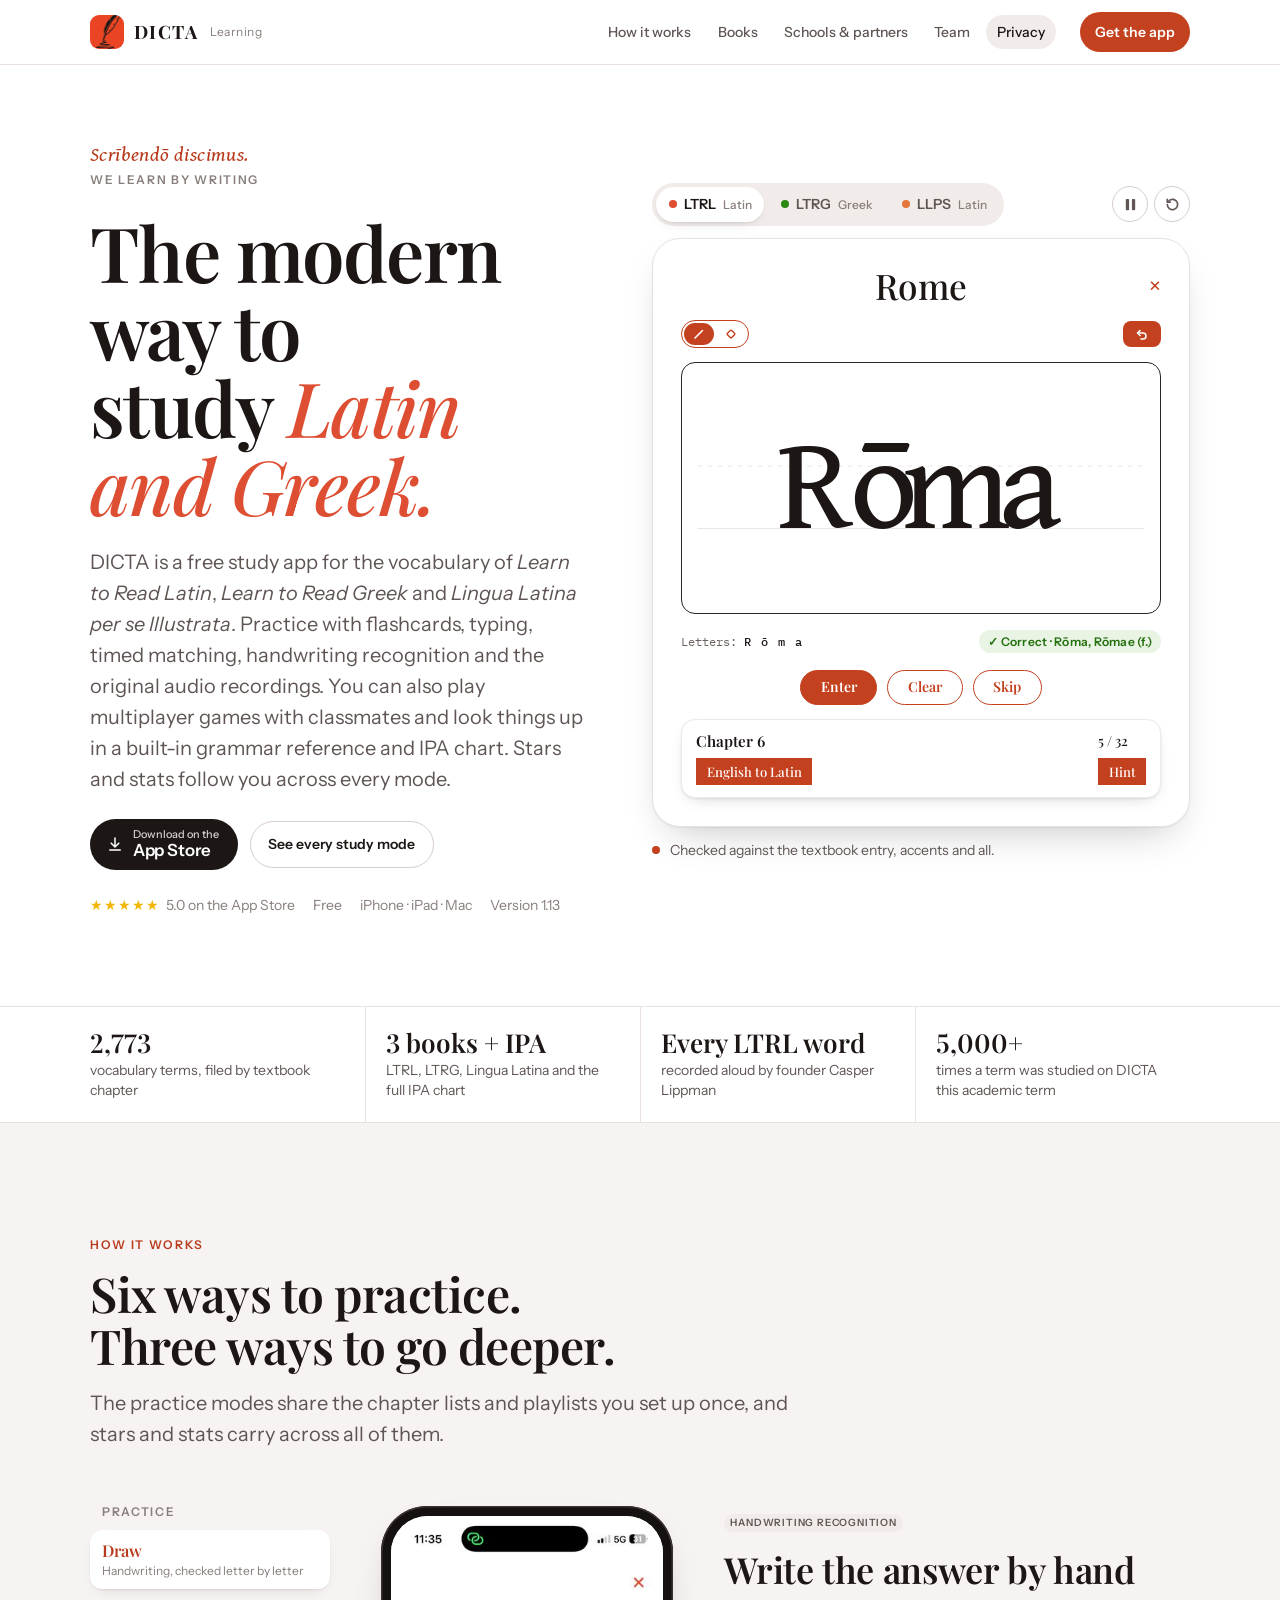
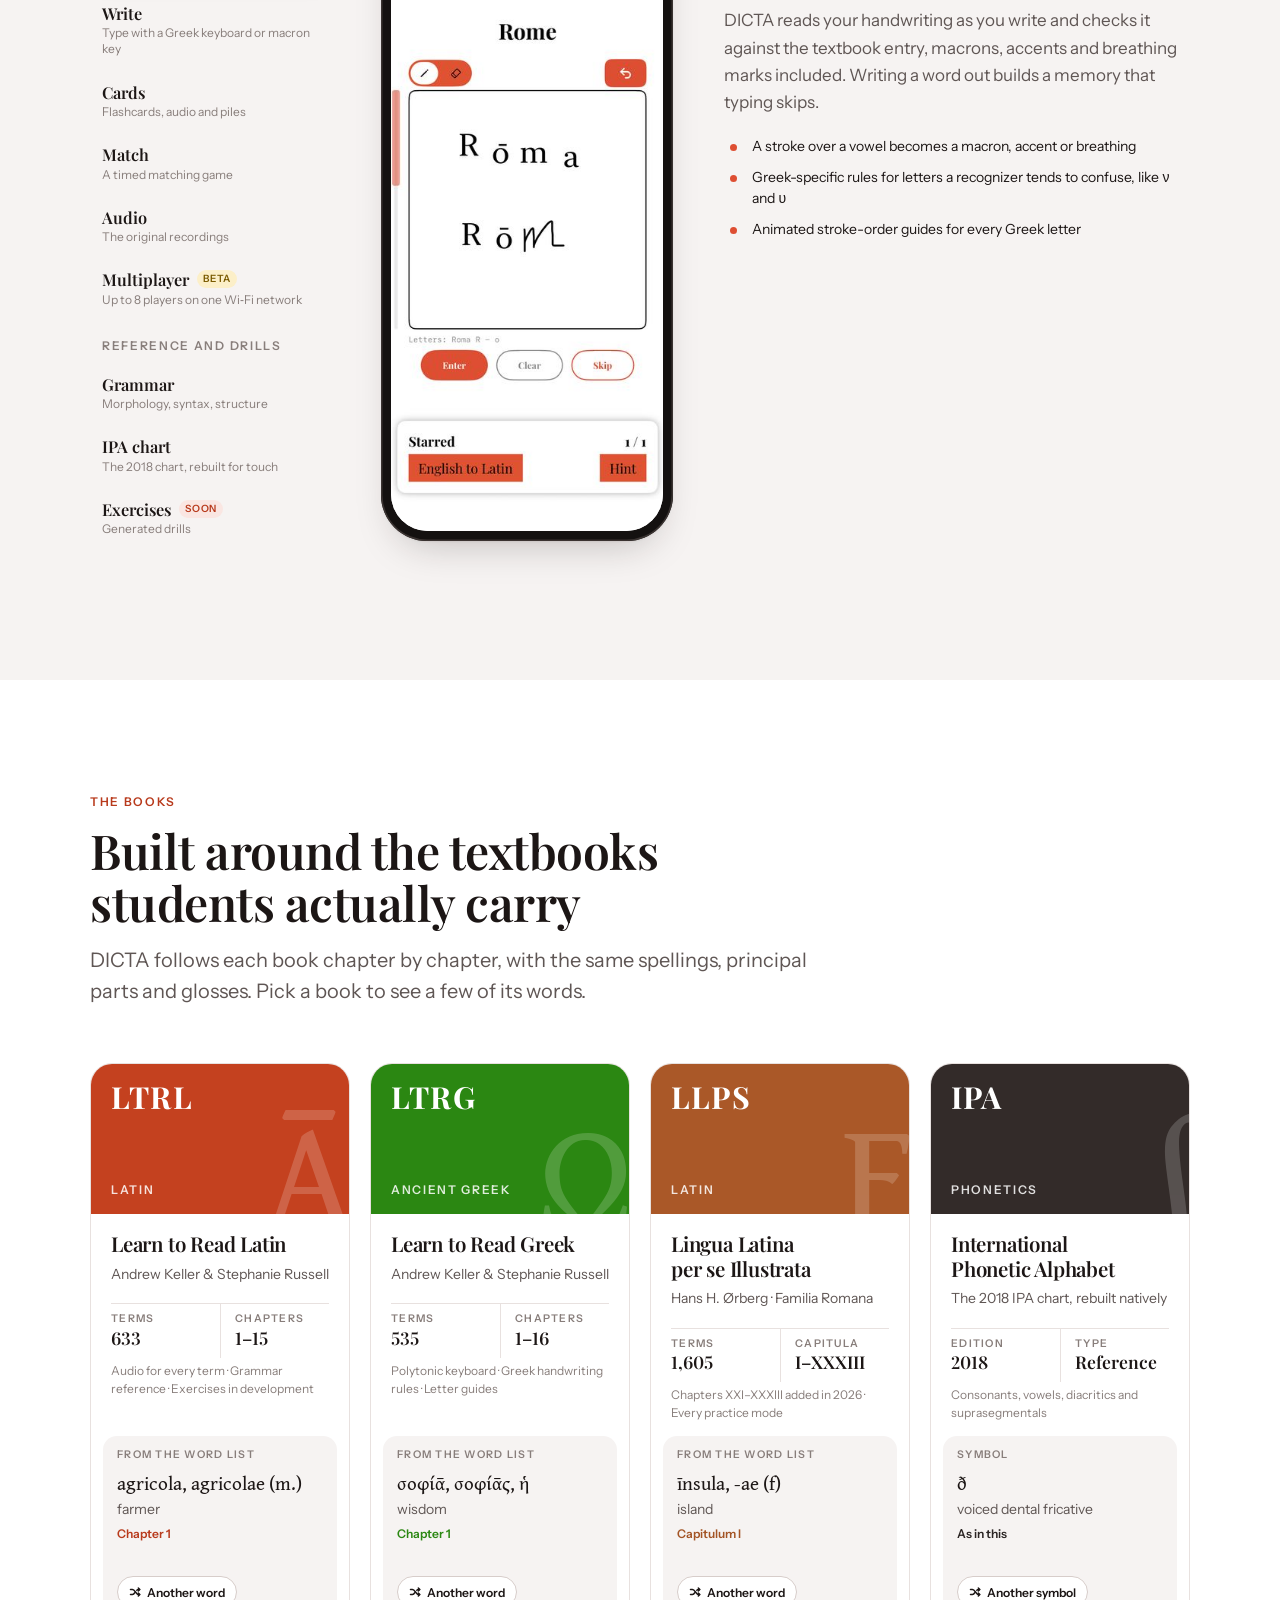
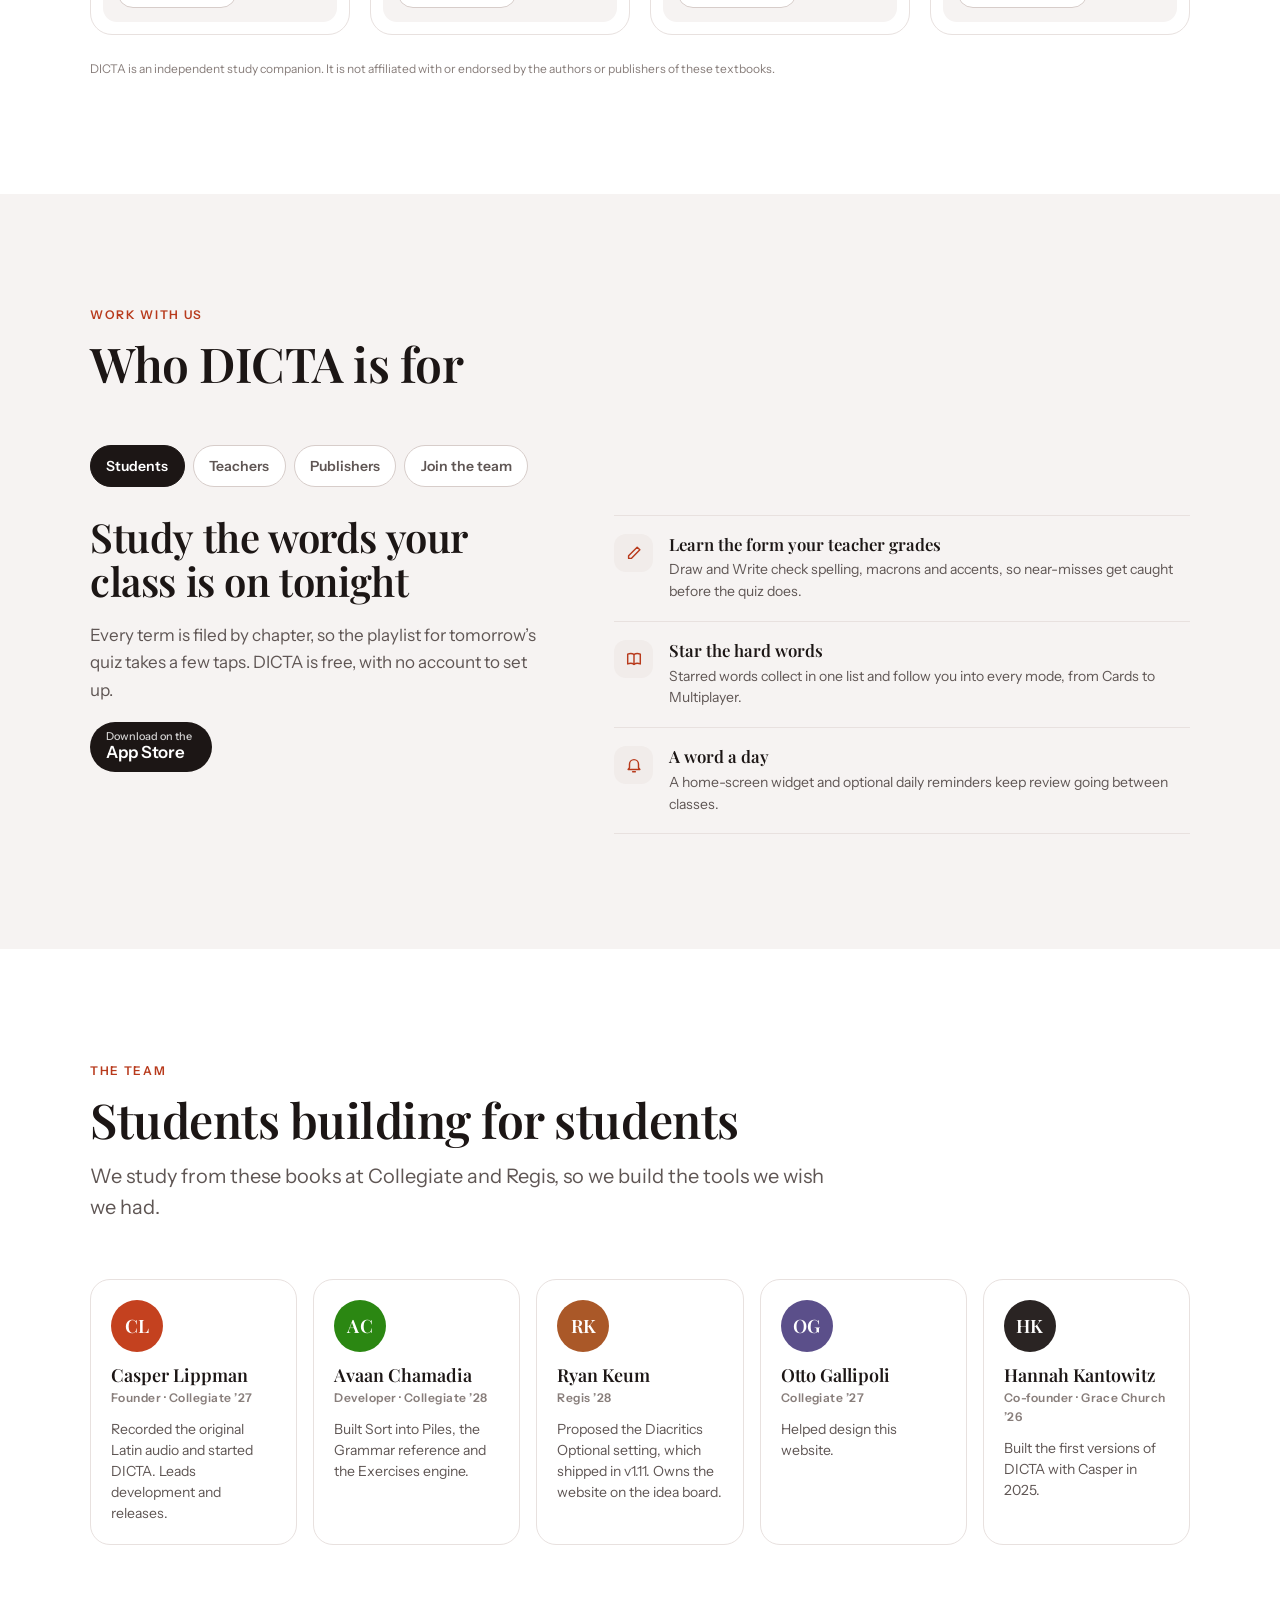
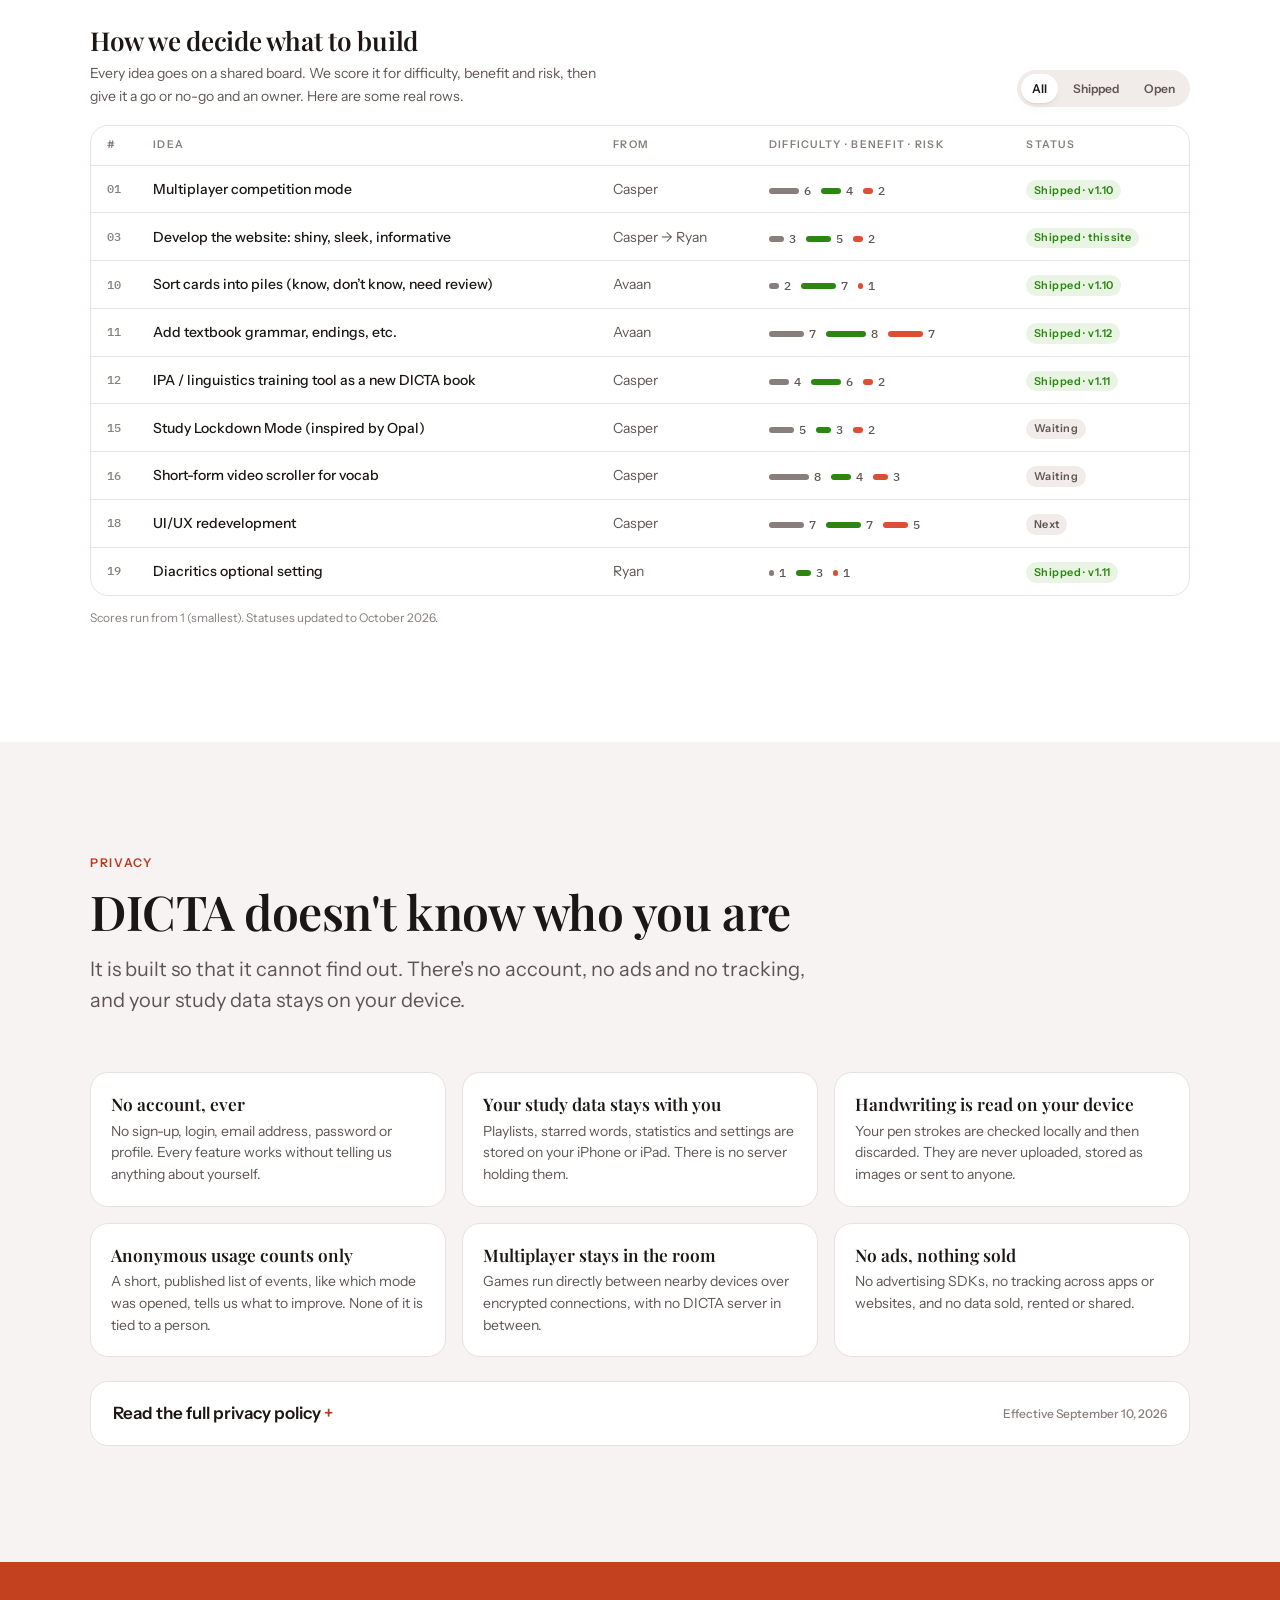
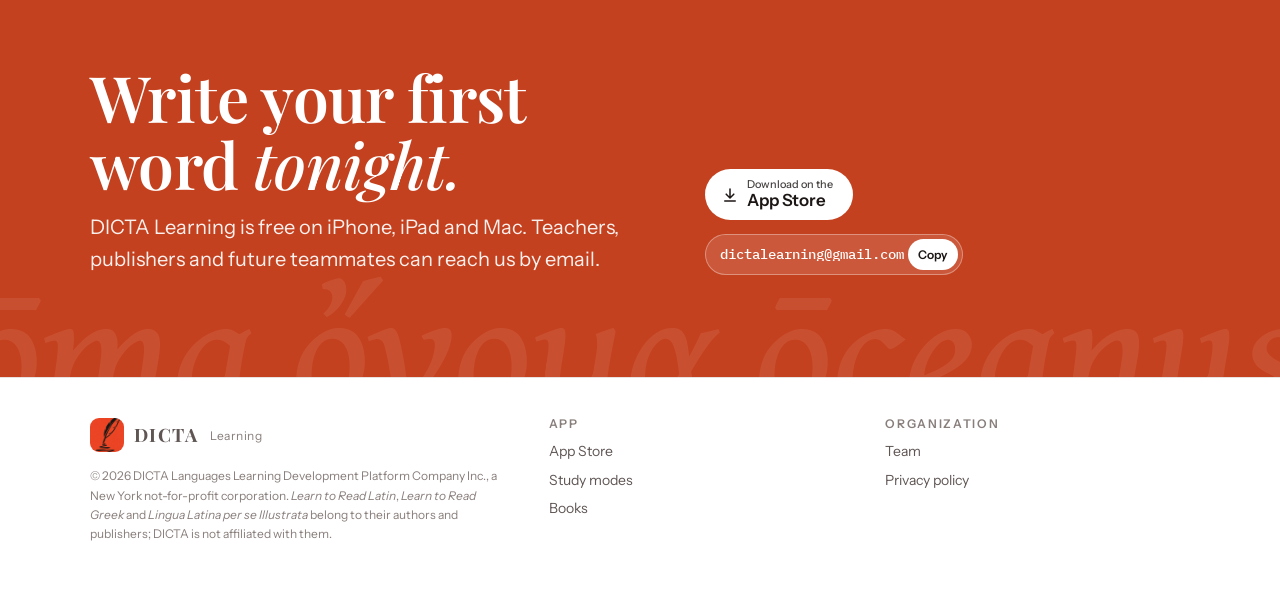
==== index.html @ e82378f4 "Launch the new DICTA Learning website Replaces the Squarespace site with a static page: a Draw-mode " ====
<!doctype html>
<html lang="en">
<head>
<meta charset="utf-8">
<meta name="viewport" content="width=device-width, initial-scale=1">
<title>DICTA Learning: the modern way to study Latin and Greek</title>
<meta name="description" content="DICTA is a free iPhone, iPad and Mac app for the vocabulary of Learn to Read Latin, Learn to Read Greek and Lingua Latina: flashcards, typing, matching, handwriting recognition, audio and multiplayer.">
<link rel="canonical" href="https://www.dictalanguages.com/">
<meta name="theme-color" content="#c4411f">
<meta name="apple-itunes-app" content="app-id=6751761814">
<meta property="og:type" content="website">
<meta property="og:site_name" content="DICTA Learning">
<meta property="og:title" content="DICTA Learning: the modern way to study Latin and Greek">
<meta property="og:description" content="DICTA is a free iPhone, iPad and Mac app for the vocabulary of Learn to Read Latin, Learn to Read Greek and Lingua Latina: flashcards, typing, matching, handwriting recognition, audio and multiplayer.">
<meta property="og:url" content="https://www.dictalanguages.com/">
<meta property="og:image" content="https://www.dictalanguages.com/assets/og.png">
<meta property="og:image:width" content="1200">
<meta property="og:image:height" content="630">
<meta name="twitter:card" content="summary_large_image">
<link rel="icon" href="favicon.ico" sizes="any">
<link rel="icon" type="image/png" href="assets/favicon-32.png" sizes="32x32">
<link rel="apple-touch-icon" href="assets/apple-touch-icon.png">
<link rel="preconnect" href="https://fonts.googleapis.com">
<link rel="preconnect" href="https://fonts.gstatic.com" crossorigin>
<link rel="stylesheet" href="https://fonts.googleapis.com/css2?family=Gentium+Book+Plus:ital,wght@0,400;0,700;1,400&family=IBM+Plex+Mono:wght@400;500&family=Instrument+Sans:wght@400;500;600;700&family=Playfair+Display:ital,wght@0,400..900;1,400..900&display=swap">
<link rel="stylesheet" href="assets/site.css">
<script type="application/ld+json">{"@context": "https://schema.org", "@graph": [{"@type": "Organization", "@id": "https://www.dictalanguages.com/#org", "name": "DICTA Learning", "legalName": "DICTA Languages Learning Development Platform Company Inc.", "url": "https://www.dictalanguages.com/", "logo": "https://www.dictalanguages.com/assets/icon-512.png", "email": "dictalearning@gmail.com", "founder": {"@type": "Person", "name": "Casper Lippman"}}, {"@type": "WebSite", "@id": "https://www.dictalanguages.com/#website", "url": "https://www.dictalanguages.com/", "name": "DICTA Learning", "publisher": {"@id": "https://www.dictalanguages.com/#org"}}, {"@type": "MobileApplication", "name": "DICTA Learning", "operatingSystem": "iOS, iPadOS, macOS", "applicationCategory": "EducationalApplication", "description": "DICTA is a free iPhone, iPad and Mac app for the vocabulary of Learn to Read Latin, Learn to Read Greek and Lingua Latina: flashcards, typing, matching, handwriting recognition, audio and multiplayer.", "downloadUrl": "https://apps.apple.com/us/app/dicta-learning/id6751761814", "offers": {"@type": "Offer", "price": "0", "priceCurrency": "USD"}, "publisher": {"@id": "https://www.dictalanguages.com/#org"}}]}</script>
</head>
<body>
<div class="nav">
  <div class="wrap nav-in">
    <a class="brand" href="#top" aria-label="DICTA Learning home">
      <img src="assets/icon.jpg" alt="" width="34" height="34">
      <b>DICTA</b><span>Learning</span>
    </a>
    <nav class="nav-links" aria-label="Sections">
      <a href="#modes">How it works</a>
      <a href="#books">Books</a>
      <a href="#for">Schools &amp; partners</a>
      <a href="#team">Team</a>
      <a href="#privacy">Privacy</a>
    </nav>
    <a class="btn btn-red" href="https://apps.apple.com/us/app/dicta-learning/id6751761814" target="_blank" rel="noopener">Get the app</a>
  </div>
</div>

<main id="top">
  <!-- ======== HERO ======== -->
  <section class="hero">
    <div class="wrap hero-grid">
      <div class="hero-copy">
        <div class="motto"><span class="la" lang="la">Scrībendō discimus.</span><span class="en">We learn by writing</span></div>
        <h1>The modern way to study <em>Latin and Greek.</em></h1>
        <p class="lede">DICTA is a free study app for the vocabulary of <em>Learn to Read Latin</em>, <em>Learn to Read Greek</em> and <em>Lingua Latina per se Illustrata</em>. Practice with flashcards, typing, timed matching, handwriting recognition and the original audio recordings. You can also play multiplayer games with classmates and look things up in a built-in grammar reference and IPA chart. Stars and stats follow you across every mode.</p>
        <div class="cta-row">
          <a class="btn btn-store" href="https://apps.apple.com/us/app/dicta-learning/id6751761814" target="_blank" rel="noopener">
            <svg width="18" height="18" viewBox="0 0 24 24" fill="currentColor" aria-hidden="true"><path d="M12 3a1 1 0 0 1 1 1v9.6l3.3-3.3a1 1 0 1 1 1.4 1.4l-5 5a1 1 0 0 1-1.4 0l-5-5a1 1 0 1 1 1.4-1.4l3.3 3.3V4a1 1 0 0 1 1-1zM5 19h14a1 1 0 1 1 0 2H5a1 1 0 1 1 0-2z"/></svg>
            <span><span class="s1">Download on the</span><span class="s2">App Store</span></span>
          </a>
          <a class="btn btn-ghost" href="#modes">See every study mode</a>
        </div>
        <div class="meta">
          <span><span class="stars" aria-hidden="true">★★★★★</span> 5.0 on the App Store</span>
          <span>Free</span>
          <span>iPhone · iPad · Mac</span>
          <span>Version 1.13</span>
        </div>
      </div>

      <figure class="demo" id="demo" data-book="ltrl">
        <div class="demo-bar">
          <div class="booktabs" role="group" aria-label="Textbook shown in the replay">
            <button data-book="ltrl" aria-pressed="true" style="--c:#de4e32"><i></i>LTRL <small>Latin</small></button>
            <button data-book="ltrg" aria-pressed="false" style="--c:#2b8712"><i></i>LTRG <small>Greek</small></button>
            <button data-book="llps" aria-pressed="false" style="--c:#e3773a"><i></i>LLPS <small>Latin</small></button>
          </div>
          <div class="demo-ctl">
            <button class="icon-btn" id="demoPause" aria-label="Pause replay" title="Pause">
              <svg viewBox="0 0 16 16" fill="currentColor" aria-hidden="true" class="i-pause"><rect x="3" y="2" width="3.5" height="12" rx="1"/><rect x="9.5" y="2" width="3.5" height="12" rx="1"/></svg>
              <svg viewBox="0 0 16 16" fill="currentColor" aria-hidden="true" class="i-play" hidden><path d="M4 2.5v11a.8.8 0 0 0 1.2.7l9-5.5a.8.8 0 0 0 0-1.4l-9-5.5A.8.8 0 0 0 4 2.5z"/></svg>
            </button>
            <button class="icon-btn" id="demoReplay" aria-label="Replay from the start" title="Replay">
              <svg viewBox="0 0 16 16" fill="none" stroke="currentColor" stroke-width="1.8" stroke-linecap="round" stroke-linejoin="round" aria-hidden="true"><path d="M2.5 8a5.5 5.5 0 1 0 1.7-4"/><path d="M2.5 2.5v3h3"/></svg>
            </button>
          </div>
        </div>
        <div class="sheet">
          <div class="sheet-top"><span></span><div class="prompt" id="dPrompt">Rome</div><span class="x" aria-hidden="true">×</span></div>
          <div class="tools" aria-hidden="true">
            <span class="pentool">
              <span><svg viewBox="0 0 12 12" fill="none" stroke="currentColor" stroke-width="1.6" stroke-linecap="round"><path d="M2 10 9.5 2.5"/></svg></span>
              <span><svg viewBox="0 0 12 12" fill="none" stroke="currentColor" stroke-width="1.4"><rect x="3" y="3" width="6" height="6" rx="1" transform="rotate(45 6 6)"/></svg></span>
            </span>
            <span class="undo"><svg viewBox="0 0 12 12" fill="none" stroke="currentColor" stroke-width="1.6" stroke-linecap="round" stroke-linejoin="round"><path d="M4 2.5 1.5 5 4 7.5"/><path d="M1.8 5H7a3 3 0 0 1 0 6H5"/></svg></span>
          </div>
          <div class="canvas-wrap">
            <canvas id="dCanvas" role="img" aria-label="Replay of Draw mode: a word is handwritten letter by letter, each letter turns into type as it is recognized, and a final stroke adds the macron or accent."></canvas>
          </div>
          <div class="readout"><span>Letters: <b id="dLetters">&nbsp;</b></span><span class="verdict" id="dVerdict">✓ Correct</span></div>
          <div class="pills" aria-hidden="true"><span class="pill solid" id="dEnter">Enter</span><span class="pill">Clear</span><span class="pill">Skip</span></div>
          <div class="session" aria-hidden="true">
            <span class="ch" id="dChapter">Chapter 6</span><span class="ct" id="dCount">5 / 32</span>
            <span class="dir" id="dDir">English to Latin</span><span class="hint">Hint</span>
          </div>
        </div>
        <figcaption><span class="dot"></span><span id="dCaption">Each letter is read as it is written.</span></figcaption>
      </figure>
    </div>
  </section>

  <!-- ======== LEDGER ======== -->
  <div class="ledger">
    <div class="wrap ledger-in">
      <div><b>2,773</b><span>vocabulary terms, filed by textbook chapter</span></div>
      <div><b>3 books + IPA</b><span>LTRL, LTRG, Lingua Latina and the full IPA chart</span></div>
      <div><b>Every LTRL word</b><span>recorded aloud by founder Casper Lippman</span></div>
      <div><b>5,000+</b><span>times a term was studied on DICTA this academic term</span></div>
    </div>
  </div>

  <!-- ======== MODES ======== -->
  <section class="sec sec-alt" id="modes">
    <div class="wrap">
      <div class="sec-head">
        <span class="eyebrow">How it works</span>
        <h2>Six ways to practice. Three ways to go deeper.</h2>
        <p>The practice modes share the chapter lists and playlists you set up once, and stars and stats carry across all of them.</p>
      </div>
      <div class="modes">
        <div class="mode-list" id="modeList" role="tablist" aria-label="Study modes" aria-orientation="vertical"></div>
        <div class="phone-col">
          <div class="phone"><div class="screen" id="phoneScreen">
            <div class="scr on" data-screen="draw"><img src="assets/draw.jpg" alt="Draw mode: the prompt Rome, with Rōma handwritten on the canvas and recognized letter by letter"></div>
            <div class="scr" data-screen="write"><img src="assets/write.jpg" alt="Write mode in Greek: the prompt name, answered ὄνομα ὀνόματος τό on the polytonic keyboard" loading="lazy"></div>
            <div class="scr" data-screen="feedback"><img src="assets/feedback.jpg" alt="Write mode feedback: wrong characters in the answer highlighted against the correct Greek" loading="lazy"></div>
            <div class="scr" data-screen="cards"><img src="assets/cards.jpg" alt="Cards mode: a flashcard reading delay, with audio and star buttons and a Sort into Piles button" loading="lazy"></div>
            <div class="scr" data-screen="match"><img src="assets/match.jpg" alt="Match mode for Lingua Latina: a grid of Latin and English tiles with a timer" loading="lazy"></div>
            <div class="scr" data-screen="audio"><img src="assets/audio.jpg" alt="Audio mode for Learn to Read Latin: playlists with a player showing the term populus" loading="lazy"></div>
            <div class="scr" data-screen="multi"><img src="assets/multi.jpg" alt="Multiplayer lobby: player and spectator toggle, 30 second timer, Write mode, English to Greek, Chapter 12" loading="lazy"></div>
            <div class="scr scr-html" data-screen="grammar" inert>
              <span class="island"></span><div class="sb" aria-hidden="true"><span>9:41</span><span>●●●</span></div>
              <div class="app-h"><span></span><span>Grammar</span><span class="x">×</span></div>
              <div class="seg"><span class="on">Morphology</span><span>Syntax</span><span>Structure</span></div>
              <div class="crumb">NOUNS › FIRST DECLENSION</div>
              <div class="g-title" lang="la">puella, puellae (f.) <em>girl</em></div>
              <table class="g-tab" lang="la">
                <thead><tr><th></th><th>Singular</th><th>Plural</th></tr></thead>
                <tbody>
                  <tr><th>Nom.</th><td>puell<b>a</b></td><td>puell<b>ae</b></td></tr>
                  <tr><th>Gen.</th><td>puell<b>ae</b></td><td>puell<b>ārum</b></td></tr>
                  <tr><th>Dat.</th><td>puell<b>ae</b></td><td>puell<b>īs</b></td></tr>
                  <tr><th>Acc.</th><td>puell<b>am</b></td><td>puell<b>ās</b></td></tr>
                  <tr><th>Abl.</th><td>puell<b>ā</b></td><td>puell<b>īs</b></td></tr>
                  <tr><th>Voc.</th><td>puell<b>a</b></td><td>puell<b>ae</b></td></tr>
                </tbody>
              </table>
              <div class="g-foot">Illustration of the Grammar reference.</div>
            </div>
            <div class="scr scr-html" data-screen="ipa" inert>
              <span class="island"></span><div class="sb" aria-hidden="true"><span>9:41</span><span>●●●</span></div>
              <div class="app-h"><span></span><span>IPA</span><span class="x" style="color:#1c1615">×</span></div>
              <div class="crumb">PULMONIC CONSONANTS</div>
              <div class="ipa-grid" id="ipaGrid">
                <span class="h"></span><span class="h">Bilabial</span><span class="h">Alveolar</span><span class="h">Velar</span>
                <span class="h">Plosive</span>
                <span><button data-i="p">p</button><button data-i="b">b</button></span>
                <span><button data-i="t">t</button><button data-i="d">d</button></span>
                <span><button data-i="k">k</button><button data-i="ɡ">ɡ</button></span>
                <span class="h">Nasal</span>
                <span><button data-i="m">m</button></span>
                <span><button data-i="n">n</button></span>
                <span><button data-i="ŋ">ŋ</button></span>
                <span class="h">Fricative</span>
                <span><button data-i="ɸ">ɸ</button><button data-i="β">β</button></span>
                <span><button data-i="s">s</button><button data-i="z">z</button></span>
                <span><button data-i="x">x</button><button data-i="ɣ">ɣ</button></span>
              </div>
              <div class="ipa-card" aria-live="polite"><span class="big" id="ipaBig">ŋ</span><span class="nm" id="ipaName">Voiced velar nasal</span><span class="kw" id="ipaKw">As in English sing</span><span class="kw">Tap any symbol</span></div>
              <div class="g-foot">Illustration of the IPA chart.</div>
            </div>
            <div class="scr scr-html" data-screen="ex" inert>
              <span class="island"></span><div class="sb" aria-hidden="true"><span>9:41</span><span>●●●</span></div>
              <div class="app-h"><span></span><span>Exercises</span><span class="x">×</span></div>
              <div class="ex-card">
                <span class="q">Identify the form</span>
                <span class="w" lang="la">amāvērunt</span>
                <div class="ex-chips"><span>3rd person</span><span>plural</span><span>perfect</span><span>active</span><span class="no">subjunctive</span></div>
                <span class="src">from amō, amāre, amāvī, amātus · love · Ch. 2</span>
              </div>
              <div class="ex-card">
                <span class="q">Translate into Latin</span>
                <span style="font: italic .9rem/1.3 var(--f-display)">the farmer's daughter</span>
                <span class="ex-ans" lang="la">fīlia agricolae <span>✓ Correct</span></span>
              </div>
              <div class="ex-score"><span>Chapters 1–4 · 3 / 10</span><em>4 / 5</em></div>
              <div class="g-foot">Preview of a feature in development.</div>
            </div>
          </div></div>
          <div class="dots" id="phoneDots" aria-label="Screens for this mode"></div>
        </div>
        <div class="mode-detail" id="modeDetail" role="tabpanel"></div>
      </div>
    </div>
  </section>

  <!-- ======== BOOKS ======== -->
  <section class="sec" id="books">
    <div class="wrap">
      <div class="sec-head">
        <span class="eyebrow">The books</span>
        <h2>Built around the textbooks students actually carry</h2>
        <p>DICTA follows each book chapter by chapter, with the same spellings, principal parts and glosses. Pick a book to see a few of its words.</p>
      </div>
      <div class="shelf" id="shelf"></div>
      <p class="disclaim">DICTA is an independent study companion. It is not affiliated with or endorsed by the authors or publishers of these textbooks.</p>
    </div>
  </section>

  <!-- ======== AUDIENCES ======== -->
  <section class="sec sec-alt" id="for">
    <div class="wrap">
      <div class="sec-head">
        <span class="eyebrow">Work with us</span>
        <h2>Who DICTA is for</h2>
      </div>
      <div class="aud-tabs" role="tablist" aria-label="Audience" id="audTabs"></div>
      <div class="aud-panel" id="audPanel" role="tabpanel"></div>
    </div>
  </section>

  <!-- ======== TEAM ======== -->
  <section class="sec" id="team">
    <div class="wrap">
      <div class="sec-head">
        <span class="eyebrow">The team</span>
        <h2>Students building for students</h2>
        <p>We study from these books at Collegiate and Regis, so we build the tools we wish we had.</p>
      </div>
      <div class="team" id="teamGrid"></div>

      <div class="board-head">
        <div>
          <h3>How we decide what to build</h3>
          <p>Every idea goes on a shared board. We score it for difficulty, benefit and risk, then give it a go or no-go and an owner. Here are some real rows.</p>
        </div>
        <div class="filters" role="group" aria-label="Filter ideas" id="boardFilters">
          <button aria-pressed="true" data-f="all">All</button>
          <button aria-pressed="false" data-f="done">Shipped</button>
          <button aria-pressed="false" data-f="open">Open</button>
        </div>
      </div>
      <div class="board-scroll">
        <table class="board">
          <thead><tr><th>#</th><th>Idea</th><th>From</th><th>Difficulty · Benefit · Risk</th><th>Status</th></tr></thead>
          <tbody id="boardBody"></tbody>
        </table>
      </div>
      <p class="board-note">Scores run from 1 (smallest). Statuses updated to October 2026.</p>
    </div>
  </section>

  <!-- ======== PRIVACY ======== -->
  <section class="sec sec-alt" id="privacy">
    <div class="wrap">
      <div class="sec-head">
        <span class="eyebrow">Privacy</span>
        <h2>DICTA doesn't know who you are</h2>
        <p>It is built so that it cannot find out. There's no account, no ads and no tracking, and your study data stays on your device.</p>
      </div>
      <div class="priv-grid">
        <div class="priv-card"><b>No account, ever</b><p>No sign-up, login, email address, password or profile. Every feature works without telling us anything about yourself.</p></div>
        <div class="priv-card"><b>Your study data stays with you</b><p>Playlists, starred words, statistics and settings are stored on your iPhone or iPad. There is no server holding them.</p></div>
        <div class="priv-card"><b>Handwriting is read on your device</b><p>Your pen strokes are checked locally and then discarded. They are never uploaded, stored as images or sent to anyone.</p></div>
        <div class="priv-card"><b>Anonymous usage counts only</b><p>A short, published list of events, like which mode was opened, tells us what to improve. None of it is tied to a person.</p></div>
        <div class="priv-card"><b>Multiplayer stays in the room</b><p>Games run directly between nearby devices over encrypted connections, with no DICTA server in between.</p></div>
        <div class="priv-card"><b>No ads, nothing sold</b><p>No advertising SDKs, no tracking across apps or websites, and no data sold, rented or shared.</p></div>
      </div>
      <details class="policy">
        <summary><span>Read the full privacy policy</span><span class="policy-date">Effective September 10, 2026</span></summary>
        <div class="policy-body">
          <h3>The short version</h3>
          <p>DICTA does not know who you are, and it is built so that it cannot find out.</p>
          <p>There is no account. There is no sign-up, no login, no email address, no password, no phone number, no profile. You can install DICTA and use every feature in it without ever telling us a single fact about yourself.</p>
          <p>We do not ask for or collect your name, email, contacts, photos, location, device's advertising identifier, or anything else that identifies you as a person. We do not track you across other apps or websites. We do not show ads. We do not sell, rent, share, or trade data with anyone, because we do not hold data about you to begin with.</p>
          <p>Your handwriting never leaves your device. Your vocabulary lists, your starred words, your study history, and your accuracy statistics never leave your device. They are stored on your iPhone or iPad and nowhere else. We cannot see them. There is no server holding your study data, because there is no server.</p>
          <p>The only information DICTA intentionally sends for analytics is limited usage and technical information — for example, "a Draw session was started in Learn to Read Greek" or "an answer was marked correct." These measurements are not attached to your name or to any identity, because no identity exists. They tell us which study modes are worth improving. They do not tell us anything about you.</p>
          <p>Deleting the app deletes DICTA’s locally stored data and stops future analytics collection.</p>
          <p>The rest of this document explains all of that in detail.</p>

          <h3>1. What never reaches us</h3>
          <p>This section is about what leaves your device. DICTA does keep a record of your own study work — your playlists, your starred terms, your accuracy statistics — but it keeps that record on your device, where only you can see it. Section 2 lists exactly what that is.</p>
          <p>What we never receive, and what is never transmitted to us or to anyone else:</p>
          <ul>
            <li>Your name, email address, phone number, postal address, or date of birth</li>
            <li>Any account credentials of any kind (there are no accounts)</li>
            <li>Your precise or approximate geographic location (the app requests no location permission and calls no location services)</li>
            <li>Your device's advertising identifier (IDFA). DICTA contains no advertising SDK and displays no advertising, and it never presents an App Tracking Transparency prompt because it has nothing to track you with.</li>
            <li>Your contacts, calendar, photos, camera, microphone, or health data</li>
            <li>Your handwriting, drawings, or pen strokes</li>
            <li>Your playlists, your starred terms, or your personal accuracy statistics</li>
            <li>The nickname you choose for multiplayer</li>
            <li>Any persistent identifier that follows you across other apps or websites</li>
          </ul>

          <h3>2. What DICTA records, and keeps on your device</h3>
          <p>DICTA does keep track of your study work — that is how the Stats screen, your starred terms, and your saved playlists work at all. All of it is stored locally on your device, in the app's own private storage. This includes:</p>
          <ul>
            <li>Your playlists and the terms in them</li>
            <li>Your starred terms</li>
            <li>Your study statistics: per-term and per-chapter accuracy for Draw and Write modes, guess counts, and which days you have studied</li>
            <li>Your settings: dark mode, audio playback speed, volume, whether diacritics are optional, and your notification preference</li>
            <li>Your word-of-the-day queue and the book it draws from</li>
            <li>Your chosen multiplayer nickname, if you have set one</li>
            <li>Which books you have starred in the library</li>
          </ul>
          <p>None of this is uploaded. None of this is backed up to us. We cannot read it, request it, or recover it. Some of it is shared between DICTA and its own home-screen widget through a private app group on your device — that is a local mechanism inside your device and involves no network transfer.</p>
          <p>If your device is set to back up to iCloud, Apple may include the app's local data in your personal encrypted backup. That is a function of your device and your Apple account, governed by Apple's privacy policy, and it is not something DICTA sends or controls.</p>

          <h3>3. Handwriting recognition happens on your device</h3>
          <p>DICTA's core feature is handwriting: you draw Latin or Greek letters and the app checks them against the answer. This is the most sensitive thing the app touches, and it is handled the most conservatively.</p>
          <p>Recognition runs entirely on your device using Google ML Kit Digital Ink Recognition, an offline, on-device recognition engine. Your strokes are processed in the app's memory on your hardware, compared against the expected answer, and then discarded. They are never uploaded, never stored as images, and never transmitted to us or to Google.</p>
          <p>The one network activity involved is this: the first time you use a handwriting mode for a given language, the app downloads the recognition model for that language (English for Latin, Greek for Greek) from Google's servers. This is a download of a model file to your device. DICTA does not send your handwriting, drawings, or study content as part of this download. After the model is downloaded, handwriting recognition works fully offline.</p>

          <h3>4. The only data that leaves your device: anonymous usage measurement</h3>
          <p>DICTA uses Google Firebase Analytics to understand, in aggregate, how the app is used, so that we know which features to improve. This is the entire extent of our data collection.</p>
          <p>These are the specific events the app records. This list is complete:</p>
          <ul>
            <li><code>mode_started</code> — which study mode was opened and for which book</li>
            <li><code>session_ended</code> — which mode, which book, and how many seconds the session lasted</li>
            <li><code>playlist_created</code> — that a playlist was created, and for which book</li>
            <li><code>term_studied</code> — a term identifier, its chapter number, its book, and the mode</li>
            <li><code>draw_answer</code> — whether a handwriting answer was correct or incorrect, and the book</li>
            <li><code>match_answer</code> — whether a matching answer was correct or incorrect, and the book</li>
            <li><code>multip_term_played</code> — in multiplayer, which vocabulary word was played, its chapter, its book, and the mode</li>
            <li><code>multip_answer_result</code> — in multiplayer, whether an answer was correct, and the book and mode</li>
          </ul>
          <p>Plus one setting-level property: whether the "diacritics optional" switch is on or off, so that accuracy figures can be read correctly for the two groups.</p>
          <p>Note what is in that list: book names, chapter numbers, vocabulary words from the published textbooks, study modes, durations, and right-or-wrong flags. Note what is not in it: you. There is no name, no nickname, no message, no handwriting, no free text you typed, and no way to work backwards from any of it to a person.</p>
          <p>To be precise about the overlap with Section 2: the correct/incorrect flags above mean that anonymous, app-wide accuracy trends are visible to us — how often answers in Greek Draw mode come out right, across everybody. The per-term accuracy record that the Stats screen shows you is a separate, local tally that is never uploaded, and the right-or-wrong events we do receive are not labelled with which term they belong to. We can see that learners find a mode hard. We cannot see your report card, and we cannot tell which learner is which.</p>
          <p>Alongside these events, Firebase Analytics automatically records standard technical information: a randomly generated app instance ID, your device model, operating system version, app version, device language, and coarse country-level region inferred from the network request. The app instance ID is generated by Firebase, is specific to this one installation of this one app, and is reset if you delete and reinstall the app. It is not your Apple ID, not your device serial number, and it does not directly identify you by name or connect to a DICTA account.</p>
          <p>Advertising identifier collection is not enabled and no advertising SDK is present, so this analytics data is not used for advertising, retargeting, or cross-app profiling.</p>
          <p>This data is processed by Google as our analytics provider under Google's own privacy terms: <a href="https://firebase.google.com/support/privacy" target="_blank" rel="noopener">firebase.google.com/support/privacy</a> and <a href="https://policies.google.com/privacy" target="_blank" rel="noopener">policies.google.com/privacy</a></p>
          <p>We do not maintain any separate database of our own. We read aggregate charts.</p>
          <p>DICTA does not currently include an in-app switch to turn analytics off. If you do not want this measurement collected, you can delete the app, which stops it immediately and permanently.</p>

          <h3>5. Multiplayer is peer-to-peer and local</h3>
          <p>DICTA's multiplayer mode connects devices directly to each other over your local network or Bluetooth, using Apple's MultipeerConnectivity framework. Game data — which term is up, whose turn it is, who answered correctly — travels directly between the devices in the room. It does not pass through any server of ours, because we do not operate one. Sessions are established with encryption required.</p>
          <p>To join a game you choose a nickname. This is a display label only. You may enter anything — it does not have to be, and we suggest it not be, your real name. It is stored on your own device so you do not have to retype it, and it is visible to the other players in that game, which is the point of it. Game names advertised on the network are deliberately generic rather than being built from a player's nickname, so that a student's or teacher's name is not broadcast in the clear to anything scanning the network.</p>
          <p>For the duration of a game, the app uses your device's vendor identifier — an identifier supplied by iOS, unique to this app on this device, and reset when you delete the app — purely to tell peers apart on the local network. It is not transmitted to us and is not used for analytics or tracking.</p>
          <p>This is why the app asks for local network permission. It is used to find the other players in the room, and for nothing else.</p>

          <h3>6. Notifications</h3>
          <p>If you turn on study reminders, DICTA schedules local notifications on your device using iOS's own notification system. These are generated on your device by your device. There is no push server, no notification token sent to us, and no remote messaging. Turning the reminders off in Settings, or denying the notification permission, stops them.</p>

          <h3>7. Audio</h3>
          <p>Pronunciation audio and chapter recordings are bundled inside the app and play from local files. Playing them involves no network request and no reporting of what you listened to. The app declares a background audio mode so that longer chapter recordings continue playing when you leave the screen.</p>

          <h3>8. Screen Time / app shielding</h3>
          <p>DICTA includes an optional study-focus feature, built on Apple's Screen Time (Family Controls) framework, which you can enable to place a shield over other apps until study goals are met. It is off unless you turn it on and grant the Screen Time permission iOS asks for. Apple's framework is designed so that apps never learn which applications a shield applies to: the app receives opaque tokens, not app names or usage histories. DICTA reads and writes those tokens only in local, on-device storage shared between the app and its own extensions. No Screen Time information, no app-usage history, and no shielding activity is transmitted off the device or included in analytics.</p>

          <h3>9. Children</h3>
          <p>DICTA is a vocabulary study tool for the Latin and ancient Greek textbooks used in secondary and university courses. It is a general-audience app. It is not directed to children under 13, it is not offered in the App Store Kids Category, and we do not knowingly collect personal information from children under 13.</p>
          <p>That said, the app's design means there is very little for a young user to disclose even by accident: there are no accounts, no advertising, no in-app purchases, no chat or free-text messaging between users, no user-generated content that travels beyond a local game, and no field anywhere in the app that asks for a real name, an email address, or an age.</p>
          <p>The one piece of free text a user enters is a multiplayer nickname, which stays on that user's own device and is shown only to the other players physically present on the same local network. We never receive it.</p>
          <p>If you are a parent, guardian, or teacher and you believe a child has provided personal information through this app, contact us at the address below and we will investigate and delete it.</p>

          <h3>10. Your choices and your rights</h3>
          <p>Because we hold no personal data about you, most data rights resolve trivially:</p>
          <ul>
            <li>Access: there is nothing held about you for us to disclose.</li>
            <li>Correction: there is nothing held about you to correct.</li>
            <li>Deletion: delete the app. Every playlist, star, statistic, setting, and stored nickname is removed from your device with it, and the anonymous analytics instance ID is reset. Nothing of yours remains with us, because nothing of yours was ever with us.</li>
            <li>Portability: your study data is on your device and is not held by us.</li>
          </ul>
          <p>You can also, at any time, revoke the app's local network and notification permissions in iOS Settings. The relevant features stop working; nothing else is affected.</p>
          <p>If you are in a jurisdiction with specific statutory data rights (for example the GDPR in the EEA/UK, or the CCPA in California), you retain those rights in full. We do not sell or share personal information as those laws define it, and we have never done so. To exercise any right, write to us at the address below.</p>

          <h3>11. Third parties</h3>
          <p>DICTA integrates exactly two third-party components, both from Google, and both described above:</p>
          <ul>
            <li>Google Firebase Analytics — anonymous usage measurement (Section 4)</li>
            <li>Google ML Kit Digital Ink Recognition — on-device handwriting recognition, with a one-time model download (Section 3)</li>
          </ul>
          <p>There are no advertising networks, no attribution or install-tracking SDKs, no crash-reporting services that capture user content, no social media SDKs, and no data brokers. Apple processes App Store downloads and any purchases under its own policies; we receive only aggregate, anonymous App Store reporting from Apple.</p>

          <h3>12. Security</h3>
          <p>The strongest security measure in DICTA is architectural: we do not collect personal data, so there is no store of personal data to breach. Study content stays in the app's private storage on your device, protected by iOS's own app sandbox and device encryption. Multiplayer sessions require encryption on the connection between peers.</p>

          <h3>13. Changes to this policy</h3>
          <p>If this policy changes, we will update the effective date at the top and publish the revised version in the same place you found this one. If a future version of the app ever begins collecting something meaningfully different from what is described here, we will say so clearly rather than quietly widening this document.</p>

          <h3>14. Contact</h3>
          <p>Questions about this policy, or about privacy in DICTA generally: <a href="mailto:dictalearning@gmail.com">dictalearning@gmail.com</a></p>
        </div>
      </details>
    </div>
  </section>

  <!-- ======== CTA BAND ======== -->
  <section class="band" id="download">
    <div class="wrap band-in">
      <div>
        <h2>Write your first word <em>tonight.</em></h2>
        <p>DICTA Learning is free on iPhone, iPad and Mac. Teachers, publishers and future teammates can reach us by email.</p>
      </div>
      <div class="band-actions">
        <a class="btn btn-store" href="https://apps.apple.com/us/app/dicta-learning/id6751761814" target="_blank" rel="noopener">
          <svg width="18" height="18" viewBox="0 0 24 24" fill="currentColor" aria-hidden="true"><path d="M12 3a1 1 0 0 1 1 1v9.6l3.3-3.3a1 1 0 1 1 1.4 1.4l-5 5a1 1 0 0 1-1.4 0l-5-5a1 1 0 1 1 1.4-1.4l3.3 3.3V4a1 1 0 0 1 1-1zM5 19h14a1 1 0 1 1 0 2H5a1 1 0 1 1 0-2z"/></svg>
          <span><span class="s1">Download on the</span><span class="s2">App Store</span></span>
        </a>
        <div class="copybox"><code>dictalearning@gmail.com</code><button type="button" data-copy="dictalearning@gmail.com">Copy</button></div>
      </div>
    </div>
  </section>
</main>

<footer>
  <div class="wrap foot">
    <div>
      <a class="brand" href="#top"><img src="assets/icon.jpg" alt="" width="34" height="34"><b>DICTA</b><span>Learning</span></a>
      <p class="legal">© 2026 DICTA Languages Learning Development Platform Company Inc., a New York not-for-profit corporation. <em>Learn to Read Latin</em>, <em>Learn to Read Greek</em> and <em>Lingua Latina per se Illustrata</em> belong to their authors and publishers; DICTA is not affiliated with them.</p>
    </div>
    <div>
      <h4>App</h4>
      <ul>
        <li><a href="https://apps.apple.com/us/app/dicta-learning/id6751761814" target="_blank" rel="noopener">App Store</a></li>
        <li><a href="#modes">Study modes</a></li>
        <li><a href="#books">Books</a></li>
      </ul>
    </div>
    <div>
      <h4>Organization</h4>
      <ul>
        <li><a href="#team">Team</a></li>
        <li><a href="privacy-policy-4/">Privacy policy</a></li>
      </ul>
    </div>
  </div>
</footer>
<script src="assets/site.js"></script>
</body>
</html>
---- assets/site.css ----
/* Layout: a study desk. White practice paper with ruled guides; each textbook keeps its in-app color as a key that recurs across sections. */
:root {
  --paper: #ffffff;
  --paper-2: #f6f3f2;
  --ink: #1c1615;
  --ink-2: #5f5654;
  --ink-3: #887e7b;
  --rule: #e8e1df;
  --rule-2: #d7cdca;
  --red: #de4e32;          /* dictaRed, for fills and large type */
  --red-ink: #b83a1c;      /* red for small text on paper */
  --red-field: #c4411f;    /* red behind white text */
  --ltrg: #2b8712;
  --ltrg-ink: #2b8712;
  --llps: #e3773a;
  --llps-ink: #a35425;
  --llps-field: #aa5828;
  --ipa: #2a2423;
  --ipa-ink: #2a2423;
  --gold: #f2b705;
  --ok: #2b8712;
  --ok-bg: #e9f4e4;
  --chip: #f1ecea;
  --canvas: #ffffff;       /* the drawing canvas stays white in both themes, as in the app */
  --canvas-ink: #1c1615;
  --canvas-2: #f4f1f0;
  --canvas-rule: #ebe5e3;
  --phone: #141110;
  --shadow: 0 1px 2px rgb(28 22 21 / .06), 0 18px 40px -18px rgb(28 22 21 / .28);
  --shadow-sm: 0 1px 2px rgb(28 22 21 / .07), 0 6px 16px -10px rgb(28 22 21 / .25);

  --f-display: "Playfair Display", "Iowan Old Style", Georgia, serif;
  --f-body: "Instrument Sans", "Helvetica Neue", Arial, sans-serif;
  --f-classic: "Gentium Book Plus", "Gentium Plus", "Palatino Linotype", "Times New Roman", serif;
  --f-mono: "IBM Plex Mono", ui-monospace, Menlo, monospace;

  --t-xs: .75rem;
  --t-sm: .875rem;
  --t-base: 1.0625rem;
  --t-lg: 1.25rem;
  --t-xl: 1.625rem;
  --t-2xl: clamp(2rem, 1.4rem + 2.4vw, 3rem);
  --t-3xl: clamp(2.6rem, 1.6rem + 4.4vw, 4.75rem);
  --wrap: 1180px;
  --gutter: clamp(16px, 4vw, 40px);
}
@media (prefers-color-scheme: dark) {
  :root:not([data-theme="light"]) {
    --paper: #151110; --paper-2: #1d1817; --ink: #f2edeb; --ink-2: #bcb2af; --ink-3: #908582;
    --rule: #2e2725; --rule-2: #403734; --red: #e8573a; --red-ink: #f27a5d; --red-field: #b43b1c;
    --ltrg-ink: #6cc24f; --llps-ink: #f0965f; --ipa: #e3dcda; --ipa-ink: #e3dcda;
    --ok: #6cc24f; --ok-bg: #1f2d1b; --chip: #26201e; --phone: #050404;
    --shadow: 0 1px 2px rgb(0 0 0 / .4), 0 18px 40px -18px rgb(0 0 0 / .7);
    --shadow-sm: 0 1px 2px rgb(0 0 0 / .4), 0 6px 16px -10px rgb(0 0 0 / .6);
    color-scheme: dark;
  }
}
:root[data-theme="dark"] {
  --paper: #151110; --paper-2: #1d1817; --ink: #f2edeb; --ink-2: #bcb2af; --ink-3: #908582;
  --rule: #2e2725; --rule-2: #403734; --red: #e8573a; --red-ink: #f27a5d; --red-field: #b43b1c;
  --ltrg-ink: #6cc24f; --llps-ink: #f0965f; --ipa: #e3dcda; --ipa-ink: #e3dcda;
  --ok: #6cc24f; --ok-bg: #1f2d1b; --chip: #26201e; --phone: #050404;
  --shadow: 0 1px 2px rgb(0 0 0 / .4), 0 18px 40px -18px rgb(0 0 0 / .7);
  --shadow-sm: 0 1px 2px rgb(0 0 0 / .4), 0 6px 16px -10px rgb(0 0 0 / .6);
  color-scheme: dark;
}

* { box-sizing: border-box; }
html { scroll-behavior: smooth; scroll-padding-top: 76px; }
@media (prefers-reduced-motion: reduce) { html { scroll-behavior: auto; } *, *::before, *::after { transition-duration: 0s !important; animation-duration: 0s !important; } }
body {
  margin: 0; background: var(--paper); color: var(--ink);
  font: 400 var(--t-base)/1.6 var(--f-body);
  -webkit-font-smoothing: antialiased; text-rendering: optimizeLegibility;
}
img { max-width: 100%; display: block; }
a { color: inherit; }
button { font: inherit; color: inherit; }
:focus-visible { outline: 2px solid var(--red-ink); outline-offset: 3px; border-radius: 6px; }
.classic { font-family: var(--f-classic); }
.wrap { max-width: var(--wrap); margin-inline: auto; padding-inline: var(--gutter); }
[hidden] { display: none !important; }
.sr { position: absolute; width: 1px; height: 1px; overflow: hidden; clip: rect(0 0 0 0); white-space: nowrap; }

h1, h2, h3 { font-family: var(--f-display); font-weight: 600; letter-spacing: -.01em; text-wrap: balance; margin: 0; }
h2 { font-size: var(--t-2xl); line-height: 1.1; }
h3 { font-size: var(--t-xl); line-height: 1.2; }
p { margin: 0; }
.eyebrow {
  font: 600 var(--t-xs)/1 var(--f-body); letter-spacing: .14em; text-transform: uppercase; color: var(--red-ink);
  display: inline-flex; align-items: center; gap: .6em;
}
.lede { font-size: var(--t-lg); line-height: 1.55; color: var(--ink-2); max-width: 36em; }
.sec { padding-block: clamp(64px, 9vw, 120px); position: relative; }
.sec-alt { background: var(--paper-2); }
.sec-head { display: grid; gap: 16px; max-width: 46rem; margin-bottom: clamp(32px, 5vw, 56px); }
.sec-head p { color: var(--ink-2); font-size: var(--t-lg); line-height: 1.55; }

/* ---------- Buttons ---------- */
.btn {
  display: inline-flex; align-items: center; gap: .6em; padding: .8em 1.25em; border-radius: 999px;
  font-weight: 600; font-size: var(--t-sm); text-decoration: none; border: 1.5px solid transparent; cursor: pointer;
  transition: transform .15s ease, background-color .15s ease, border-color .15s ease;
}
.btn:hover { transform: translateY(-1px); }
.btn-store { background: var(--ink); color: var(--paper); padding: .62em 1.3em .62em 1.1em; }
.btn-store .s1 { display: block; font-size: .68rem; font-weight: 500; opacity: .8; line-height: 1.1; }
.btn-store .s2 { display: block; font-size: 1.05rem; line-height: 1.15; letter-spacing: -.01em; }
.btn-ghost { border-color: var(--rule-2); background: transparent; }
.btn-ghost:hover { border-color: var(--ink-3); }
.btn-red { background: var(--red-field); color: #fff; }

/* ---------- Nav ---------- */
.nav {
  position: sticky; top: env(safe-area-inset-top, 0px); z-index: 40;
  background: color-mix(in srgb, var(--paper) 86%, transparent);
  backdrop-filter: saturate(1.4) blur(14px); -webkit-backdrop-filter: saturate(1.4) blur(14px);
  border-bottom: 1px solid var(--rule);
}
.nav-in { display: flex; align-items: center; gap: 24px; height: 64px; }
.brand { display: flex; align-items: center; gap: 10px; text-decoration: none; flex: none; }
.brand img { width: 34px; height: 34px; border-radius: 9px; }
.brand b { font: 700 1.15rem/1 var(--f-display); letter-spacing: .08em; }
.brand span { font-size: var(--t-xs); color: var(--ink-3); letter-spacing: .04em; margin-left: 2px; }
.nav-links { display: flex; gap: 4px; margin-left: auto; min-width: 0; overflow-x: auto; scrollbar-width: none; }
.nav-links::-webkit-scrollbar { display: none; }
.nav-links a {
  text-decoration: none; font-size: var(--t-sm); font-weight: 500; color: var(--ink-2);
  padding: .45em .8em; border-radius: 999px; white-space: nowrap; transition: color .15s, background-color .15s;
}
.nav-links a:hover { color: var(--ink); background: var(--chip); }
.nav-links a.on { color: var(--ink); background: var(--chip); }
.nav .btn { padding: .55em 1em; flex: none; }
@media (max-width: 860px) {
  .nav-in { flex-wrap: wrap; height: auto; padding-block: 10px; gap: 8px 12px; }
  .nav-links { order: 3; width: 100%; margin-left: 0; }
  .nav .btn { margin-left: auto; }
  .brand span { display: none; }
  html { scroll-padding-top: 112px; }
}

/* ---------- Hero ---------- */
.hero { padding-block: clamp(40px, 6vw, 84px) clamp(48px, 7vw, 96px); overflow: hidden; }
.hero-grid { display: grid; grid-template-columns: minmax(0, 1fr) minmax(0, 1.08fr); gap: clamp(32px, 5vw, 72px); align-items: center; }
@media (max-width: 960px) { .hero-grid { grid-template-columns: minmax(0, 1fr); } }
.hero-copy { display: grid; gap: 24px; justify-items: start; }
.motto { display: grid; gap: 4px; }
.motto .la { font: 400 italic var(--t-lg)/1.2 var(--f-classic); color: var(--red-ink); letter-spacing: .02em; }
.motto .en { font-size: var(--t-xs); letter-spacing: .14em; text-transform: uppercase; color: var(--ink-3); font-weight: 600; }
.hero h1 { font-size: var(--t-3xl); line-height: 1.02; font-weight: 600; letter-spacing: -.02em; }
.hero h1 em { font-style: italic; font-weight: 500; color: var(--red); }
.hero .lede em { font-style: italic; }
.cta-row { display: flex; flex-wrap: wrap; gap: 12px; align-items: center; }
.meta { display: flex; flex-wrap: wrap; gap: 6px 18px; font-size: var(--t-sm); color: var(--ink-3); }
.meta span { display: inline-flex; align-items: center; gap: 6px; }
.stars { color: var(--gold); letter-spacing: 1px; }

/* Draw-mode replay card */
.demo { margin: 0; display: grid; gap: 12px; --book: var(--red-field); }
.demo[data-book="ltrg"] { --book: var(--ltrg); }
.demo[data-book="llps"] { --book: var(--llps-field); }
.demo-bar { display: flex; align-items: center; justify-content: space-between; gap: 12px; flex-wrap: wrap; }
.booktabs { display: inline-flex; gap: 4px; padding: 4px; background: var(--chip); border-radius: 999px; }
.booktabs button {
  border: 0; background: transparent; padding: .45em .9em; border-radius: 999px; cursor: pointer;
  font-size: var(--t-sm); font-weight: 600; color: var(--ink-2); display: inline-flex; align-items: center; gap: .5em;
}
.booktabs button i { width: 8px; height: 8px; border-radius: 50%; background: var(--c); }
.booktabs button[aria-pressed="true"] { background: var(--paper); color: var(--ink); box-shadow: var(--shadow-sm); }
.booktabs button small { font-weight: 500; color: var(--ink-3); font-size: var(--t-xs); }
.demo-ctl { display: inline-flex; gap: 6px; }
.icon-btn {
  width: 36px; height: 36px; border-radius: 50%; border: 1px solid var(--rule-2); background: var(--paper);
  display: inline-grid; place-items: center; cursor: pointer; color: var(--ink-2);
}
.icon-btn:hover { color: var(--ink); border-color: var(--ink-3); }
.icon-btn svg { width: 15px; height: 15px; }

.sheet {
  background: var(--canvas); color: var(--canvas-ink); border-radius: 28px; box-shadow: var(--shadow);
  padding: clamp(18px, 3vw, 28px); display: grid; gap: 14px; border: 1px solid var(--rule);
}
.sheet-top { display: grid; grid-template-columns: 1fr auto 1fr; align-items: center; }
.sheet-top .x { justify-self: end; color: var(--book); font-size: 1.4rem; line-height: 1; }
.prompt { font: 500 clamp(1.6rem, 1.2rem + 1.6vw, 2.2rem)/1.1 var(--f-display); text-align: center; color: var(--canvas-ink); transition: opacity .25s; }
.tools { display: flex; justify-content: space-between; align-items: center; }
.pentool { display: inline-flex; border: 1.5px solid var(--book); border-radius: 999px; padding: 2px; gap: 2px; }
.pentool span { width: 30px; height: 22px; border-radius: 999px; display: grid; place-items: center; color: var(--book); }
.pentool span:first-child { background: var(--book); color: #fff; }
.pentool svg, .undo svg { width: 12px; height: 12px; }
.undo { background: var(--book); color: #fff; border-radius: 8px; width: 38px; height: 26px; display: grid; place-items: center; }
.canvas-wrap { position: relative; border: 1.5px solid #2a2423; border-radius: 14px; overflow: hidden; background: #fff; }
.canvas-wrap canvas { display: block; width: 100%; height: clamp(190px, 26vw, 250px); touch-action: none; }
.readout { display: flex; flex-wrap: wrap; justify-content: space-between; align-items: center; gap: 6px 12px; min-height: 28px; font: 400 .78rem/1.3 var(--f-mono); color: #6c6260; }
.readout b { font-weight: 500; color: var(--canvas-ink); letter-spacing: .12em; }
.verdict {
  font: 600 var(--t-xs)/1 var(--f-body); letter-spacing: .02em; padding: .45em .75em; border-radius: 999px;
  background: #e9f4e4; color: #23700e; opacity: 0; transform: translateY(4px); transition: opacity .25s, transform .25s; max-width: 100%;
}
.verdict.on { opacity: 1; transform: none; }
.pills { display: flex; justify-content: center; gap: 10px; }
.pill { font: 600 var(--t-sm)/1 var(--f-display); padding: .7em 1.4em; border-radius: 999px; border: 1.5px solid var(--book); color: var(--book); background: #fff; transition: transform .12s, background-color .2s; }
.pill.solid { background: var(--book); color: #fff; }
.pill.press { transform: scale(.94); }
.session {
  display: grid; grid-template-columns: 1fr auto; gap: 8px 12px; align-items: center; padding: 12px 14px;
  border-radius: 14px; background: #fff; box-shadow: 0 1px 2px rgb(28 22 21 / .08), 0 6px 18px -10px rgb(28 22 21 / .3); border: 1px solid #efe9e7;
}
.session .ch { font: 600 .95rem/1.2 var(--f-display); color: var(--canvas-ink); }
.session .ct { font: 500 .85rem/1 var(--f-display); color: var(--canvas-ink); font-variant-numeric: tabular-nums; }
.session .dir, .session .hint { font: 500 .82rem/1 var(--f-display); background: var(--book); color: #fff; padding: .5em .8em; justify-self: start; }
.session .hint { justify-self: end; }
.demo figcaption { display: flex; gap: 10px; align-items: baseline; font-size: var(--t-sm); color: var(--ink-3); min-height: 2.6em; }
.demo figcaption .dot { width: 8px; height: 8px; border-radius: 50%; background: var(--book); flex: none; transform: translateY(-1px); }
.demo figcaption span:last-child { color: var(--ink-2); transition: opacity .3s; }

/* ---------- Ledger ---------- */
.ledger { border-block: 1px solid var(--rule); }
.ledger-in { display: grid; grid-template-columns: repeat(4, minmax(0, 1fr)); }
.ledger-in > div { padding: 22px 20px; display: grid; gap: 4px; border-left: 1px solid var(--rule); }
.ledger-in > div:first-child { border-left: 0; padding-left: 0; }
.ledger b { font: 600 var(--t-xl)/1.1 var(--f-display); font-variant-numeric: lining-nums tabular-nums; }
.ledger span { font-size: var(--t-sm); color: var(--ink-2); line-height: 1.4; }
@media (max-width: 860px) {
  .ledger-in { grid-template-columns: repeat(2, minmax(0, 1fr)); }
  .ledger-in > div:nth-child(3) { border-left: 0; padding-left: 0; }
  .ledger-in > div:nth-child(n+3) { border-top: 1px solid var(--rule); }
}

/* ---------- Modes explorer ---------- */
.modes { display: grid; grid-template-columns: minmax(0, 15rem) auto minmax(0, 1fr); gap: clamp(24px, 4vw, 56px); align-items: start; }
.mode-list { display: grid; gap: 22px; }
.mode-group { display: grid; gap: 4px; }
.mode-group > span { font: 600 var(--t-xs)/1 var(--f-body); letter-spacing: .14em; text-transform: uppercase; color: var(--ink-3); padding: 0 12px 8px; }
.mode-tab {
  text-align: left; border: 0; background: transparent; border-radius: 12px; padding: 10px 12px; cursor: pointer;
  display: grid; gap: 2px; transition: background-color .15s;
}
.mode-tab:hover { background: color-mix(in srgb, var(--chip) 70%, transparent); }
.mode-tab b { font: 600 1.02rem/1.25 var(--f-display); display: flex; align-items: center; gap: 8px; }
.mode-tab small { font-size: var(--t-xs); color: var(--ink-3); line-height: 1.35; }
.mode-tab[aria-selected="true"] { background: var(--paper); box-shadow: var(--shadow-sm); }
.mode-tab[aria-selected="true"] b { color: var(--red-ink); }
.tag {
  font: 600 .625rem/1 var(--f-body); letter-spacing: .08em; text-transform: uppercase; padding: .4em .6em; border-radius: 999px;
  background: var(--chip); color: var(--ink-2); white-space: nowrap;
}
.tag.beta { background: color-mix(in srgb, var(--gold) 22%, var(--paper)); color: #7a5a00; }
.tag.dev { background: color-mix(in srgb, var(--red) 14%, var(--paper)); color: var(--red-ink); }
:root[data-theme="dark"] .tag.beta { color: #f2c94c; }
@media (prefers-color-scheme: dark) { :root:not([data-theme="light"]) .tag.beta { color: #f2c94c; } }

.phone-col { display: grid; justify-items: center; gap: 14px; }
.phone {
  width: min(292px, 70vw); aspect-ratio: 372 / 809; max-width: 100%; border-radius: 46px; padding: 10px;
  background: var(--phone); box-shadow: var(--shadow), inset 0 0 0 1.5px #3a3331; position: relative;
}
.screen { position: relative; width: 100%; height: 100%; border-radius: 37px; overflow: hidden; background: var(--canvas); }
.scr { position: absolute; inset: 0; opacity: 0; transform: scale(.985); transition: opacity .35s ease, transform .35s ease; }
.scr.on { opacity: 1; transform: none; }
.scr img { width: 100%; height: 100%; object-fit: cover; }
.dots { display: flex; gap: 8px; min-height: 10px; }
.dots button { width: 9px; height: 9px; border-radius: 50%; border: 0; padding: 0; background: var(--rule-2); cursor: pointer; }
.dots button[aria-current="true"] { background: var(--ink); }
.mode-detail { display: grid; gap: 16px; align-content: start; padding-top: 8px; min-width: 0; }
.mode-detail h3 { font-size: clamp(1.6rem, 1.2rem + 1.4vw, 2.25rem); }
.mode-detail p { color: var(--ink-2); max-width: 32em; }
.mode-detail ul { list-style: none; padding: 0; margin: 4px 0 0; display: grid; gap: 10px; }
.mode-detail li { display: grid; grid-template-columns: 18px 1fr; gap: 10px; font-size: var(--t-sm); line-height: 1.5; }
.mode-detail li::before { content: ""; width: 7px; height: 7px; margin-top: .55em; border-radius: 50%; background: var(--red); justify-self: center; }
@media (max-width: 1020px) {
  .modes { grid-template-columns: minmax(0, 1fr) auto; }
  .mode-list { grid-column: 1 / -1; grid-template-columns: repeat(2, minmax(0, 1fr)); gap: 12px 24px; }
}
@media (max-width: 680px) {
  .modes { grid-template-columns: minmax(0, 1fr); }
  .mode-list { display: flex; gap: 6px; overflow-x: auto; padding-bottom: 6px; margin-inline: calc(var(--gutter) * -1); padding-inline: var(--gutter); scroll-snap-type: x mandatory; }
  .mode-group { display: contents; }
  .mode-group > span { display: none; }
  .mode-tab { flex: none; scroll-snap-align: start; border: 1px solid var(--rule); background: var(--paper); }
  .mode-tab small { display: none; }
}

/* Audio chips */
.clips { display: flex; flex-wrap: wrap; gap: 8px; margin-top: 4px; }
.clip {
  display: inline-flex; align-items: center; gap: 10px; padding: 8px 14px 8px 8px; border-radius: 999px;
  border: 1px solid var(--rule-2); background: var(--paper); cursor: pointer; position: relative; overflow: hidden;
}
.clip .pb { width: 28px; height: 28px; border-radius: 50%; background: var(--red-field); color: #fff; display: grid; place-items: center; flex: none; }
.clip .pb svg { width: 11px; height: 11px; }
.clip .la { font: 400 1.05rem/1 var(--f-classic); }
.clip .en { font-size: var(--t-xs); color: var(--ink-3); }
.clip .prog { position: absolute; left: 0; bottom: 0; height: 2px; background: var(--red); width: 0; }
.clip-note { font-size: var(--t-xs); color: var(--ink-3); }

/* HTML-rendered phone screens (Grammar, IPA, Exercises) */
.scr-html { background: #fff; color: #1c1615; padding: 46px 16px 16px; display: flex; flex-direction: column; gap: 12px; font-family: var(--f-display); }
.scr-html .sb { position: absolute; top: 14px; left: 28px; right: 24px; display: flex; justify-content: space-between; font: 600 .72rem/1 var(--f-body); }
.scr-html .island { position: absolute; top: 10px; left: 50%; translate: -50% 0; width: 34%; height: 24px; border-radius: 99px; background: #111; }
.app-h { display: grid; grid-template-columns: 1fr auto 1fr; align-items: center; font-size: .95rem; font-weight: 600; }
.app-h > :nth-child(2) { text-align: center; }
.app-h .x { justify-self: end; color: #c4411f; font-size: 1.1rem; }
.seg { display: grid; grid-template-columns: repeat(3, 1fr); background: #f1ecea; border-radius: 9px; padding: 2px; font: 500 .66rem/1 var(--f-body); text-align: center; }
.seg span { padding: 6px 2px; border-radius: 7px; }
.seg .on { background: #fff; box-shadow: 0 1px 2px rgb(0 0 0 / .12); font-weight: 600; }
.crumb { font: 500 .66rem/1 var(--f-body); color: #887e7b; letter-spacing: .04em; }
.g-title { font: 400 1.06rem/1.25 var(--f-classic); }
.g-title em { font-family: var(--f-display); color: #887e7b; font-size: .82rem; }
.g-tab { width: 100%; border-collapse: collapse; font: 400 .9rem/1 var(--f-classic); }
.g-tab th { font: 600 .62rem/1 var(--f-body); letter-spacing: .06em; text-transform: uppercase; color: #887e7b; text-align: left; padding: 8px 4px; }
.g-tab td { padding: 8px 4px; border-top: 1px solid #efe9e7; }
.g-tab tbody th { border-top: 1px solid #efe9e7; }
.g-tab b { color: #c4411f; font-weight: 700; }
.g-foot { margin-top: auto; font: 400 .7rem/1.4 var(--f-body); color: #887e7b; }
.ipa-grid { display: grid; grid-template-columns: 54px repeat(3, 1fr); border: 1px solid #e3dcda; border-radius: 10px; overflow: hidden; font-family: var(--f-classic); }
.ipa-grid > * { border-right: 1px solid #efe9e7; border-bottom: 1px solid #efe9e7; min-height: 38px; display: flex; align-items: center; justify-content: space-around; }
.ipa-grid .h { font: 600 .55rem/1.1 var(--f-body); letter-spacing: .04em; text-transform: uppercase; color: #887e7b; justify-content: center; text-align: center; padding: 4px 2px; }
.ipa-grid button { border: 0; background: none; font: 400 1.15rem/1 var(--f-classic); width: 50%; height: 100%; cursor: pointer; color: #1c1615; border-radius: 6px; }
.ipa-grid button:hover { background: #f4f1f0; }
.ipa-grid button[aria-pressed="true"] { background: #1c1615; color: #fff; }
.ipa-card { border-radius: 12px; background: #f4f1f0; padding: 12px; display: grid; grid-template-columns: auto 1fr; gap: 4px 14px; align-items: center; }
.ipa-card .big { grid-row: span 3; font: 700 2.6rem/1 var(--f-classic); min-width: 1.2em; text-align: center; }
.ipa-card .nm { font: 600 .82rem/1.25 var(--f-display); }
.ipa-card .kw { font: 400 .7rem/1.3 var(--f-body); color: #6c6260; }
.ex-card { border: 1px solid #efe9e7; border-radius: 12px; padding: 12px; display: grid; gap: 8px; }
.ex-card .q { font: 600 .62rem/1 var(--f-body); letter-spacing: .08em; text-transform: uppercase; color: #887e7b; }
.ex-card .w { font: 400 1.5rem/1.1 var(--f-classic); }
.ex-chips { display: flex; flex-wrap: wrap; gap: 4px; }
.ex-chips span { font: 500 .64rem/1 var(--f-body); padding: 5px 7px; border-radius: 99px; background: #e9f4e4; color: #23700e; }
.ex-chips span.no { background: #fbe4dd; color: #b83a1c; text-decoration: line-through; }
.ex-card .src { font: 400 .68rem/1.3 var(--f-body); color: #887e7b; }
.ex-ans { font: 400 1.05rem/1.2 var(--f-classic); display: flex; justify-content: space-between; align-items: center; }
.ex-ans span { font: 600 .64rem/1 var(--f-body); color: #23700e; }
.ex-score { margin-top: auto; display: flex; justify-content: space-between; align-items: center; font: 600 .78rem/1 var(--f-display); padding: 10px 12px; border-radius: 12px; box-shadow: 0 1px 2px rgb(0 0 0 / .1), 0 4px 12px -6px rgb(0 0 0 / .2); }
.ex-score em { font-style: normal; background: #c4411f; color: #fff; padding: 6px 10px; font-weight: 500; }

/* ---------- Books ---------- */
.shelf { display: grid; grid-template-columns: repeat(4, minmax(0, 1fr)); gap: 20px; }
@media (max-width: 1100px) { .shelf { grid-template-columns: repeat(2, minmax(0, 1fr)); } }
@media (max-width: 600px) { .shelf { grid-template-columns: minmax(0, 1fr); } }
.book { display: grid; grid-template-rows: auto auto 1fr auto; gap: 0; background: var(--paper); border: 1px solid var(--rule); border-radius: 22px; overflow: hidden; }
.cover {
  background: var(--bk); color: #fff; padding: 18px 20px; min-height: 150px; position: relative; overflow: hidden;
  display: flex; flex-direction: column; justify-content: space-between;
}
.cover .abbr { font: 700 1.9rem/1 var(--f-display); letter-spacing: .04em; position: relative; }
.cover .lang { font: 600 var(--t-xs)/1 var(--f-body); letter-spacing: .14em; text-transform: uppercase; opacity: .85; position: relative; }
.cover .glyph { position: absolute; right: -6px; bottom: -34px; font: 400 9.5rem/1 var(--f-classic); opacity: .18; pointer-events: none; }
.book-body { padding: 18px 20px 4px; display: grid; gap: 6px; align-content: start; }
.book-body h3 { font-size: 1.28rem; }
.book-body .by { font-size: var(--t-sm); color: var(--ink-2); }
.facts { display: grid; grid-template-columns: 1fr 1fr; gap: 0; margin: 12px 0 0; border-top: 1px solid var(--rule); }
.facts div { padding: 10px 0; display: grid; gap: 2px; }
.facts div + div { border-left: 1px solid var(--rule); padding-left: 14px; }
.facts dt { font: 600 .66rem/1 var(--f-body); letter-spacing: .12em; text-transform: uppercase; color: var(--ink-3); }
.facts dd { margin: 0; font: 600 1.1rem/1.2 var(--f-display); font-variant-numeric: lining-nums tabular-nums; }
.book-notes { padding: 0 20px 14px; font-size: var(--t-xs); color: var(--ink-3); line-height: 1.5; }
.sample { margin: 0 12px 12px; border-radius: 14px; background: var(--paper-2); padding: 14px; display: grid; gap: 10px; }
.sample-k { display: flex; justify-content: space-between; align-items: center; font: 600 .66rem/1 var(--f-body); letter-spacing: .12em; text-transform: uppercase; color: var(--ink-3); }
.sample-w { min-height: 5.6em; display: grid; align-content: start; gap: 4px; transition: opacity .2s, transform .2s; }
.sample-w.swap { opacity: 0; transform: translateY(6px); }
.sample-w .la { font: 400 1.2rem/1.3 var(--f-classic); color: var(--ink); }
.sample-w .en { font-size: var(--t-sm); color: var(--ink-2); line-height: 1.4; }
.sample-w .ch { font-size: var(--t-xs); color: var(--bk-ink); font-weight: 600; }
.another { justify-self: start; border: 1px solid var(--rule-2); background: var(--paper); border-radius: 999px; padding: .45em .9em; font-size: var(--t-xs); font-weight: 600; cursor: pointer; display: inline-flex; gap: 6px; align-items: center; }
.another:hover { border-color: var(--bk-ink); color: var(--bk-ink); }
.another svg { width: 12px; height: 12px; }
.disclaim { margin-top: 24px; font-size: var(--t-xs); color: var(--ink-3); max-width: 60em; }

/* ---------- Story ---------- */
.story { display: grid; grid-template-columns: minmax(0, 1fr) minmax(0, 1.1fr); gap: clamp(32px, 6vw, 88px); align-items: start; }
@media (max-width: 900px) { .story { grid-template-columns: minmax(0, 1fr); } }
.letter { position: sticky; top: 96px; display: grid; gap: 20px; }
@media (max-width: 900px) { .letter { position: static; } }
.letter .body { display: grid; gap: 14px; font-size: var(--t-base); line-height: 1.7; color: var(--ink-2); max-width: 34em; }
.letter .body p:first-child::first-letter { font: 600 3.4em/.8 var(--f-display); float: left; padding: .08em .1em 0 0; color: var(--red); }
.sign { display: grid; gap: 2px; padding-top: 6px; }
.sign b { font: 500 italic 1.6rem/1.1 var(--f-display); color: var(--ink); }
.sign span { font-size: var(--t-sm); color: var(--ink-3); }
.timeline { position: relative; list-style: none; margin: 0; padding: 0 0 0 30px; display: grid; gap: 30px; }
.timeline::before { content: ""; position: absolute; left: 6px; top: 8px; bottom: 8px; width: 2px; background: var(--rule-2); border-radius: 2px; }
.tl { position: relative; min-width: 0; }
.tl .fill { position: absolute; left: 6px; top: 8px; width: 2px; height: 0; background: var(--red); border-radius: 2px; }
.timeline li { position: relative; display: grid; gap: 4px; }
.timeline li::before {
  content: ""; position: absolute; left: -30px; top: .45em; width: 14px; height: 14px; border-radius: 50%;
  background: var(--paper-2); border: 2px solid var(--rule-2); transition: border-color .3s, background-color .3s;
}
.timeline li.lit::before { border-color: var(--red); background: var(--red); }
.timeline li.next::before { border-style: dashed; }
.timeline time { font: 600 var(--t-xs)/1.2 var(--f-body); letter-spacing: .12em; text-transform: uppercase; color: var(--ink-3); display: flex; gap: 8px; align-items: center; flex-wrap: wrap; }
.timeline h3 { font-size: 1.2rem; }
.timeline p { font-size: var(--t-sm); color: var(--ink-2); line-height: 1.55; max-width: 36em; }
.ver { font: 500 .68rem/1 var(--f-mono); letter-spacing: 0; text-transform: none; padding: .3em .5em; border-radius: 6px; background: var(--chip); color: var(--ink-2); }

/* ---------- Audiences ---------- */
.aud-tabs { display: flex; flex-wrap: wrap; gap: 8px; margin-bottom: 28px; }
.aud-tabs button {
  border: 1px solid var(--rule-2); background: var(--paper); border-radius: 999px; padding: .6em 1.1em; cursor: pointer;
  font-weight: 600; font-size: var(--t-sm); color: var(--ink-2); transition: all .15s;
}
.aud-tabs button:hover { color: var(--ink); border-color: var(--ink-3); }
.aud-tabs button[aria-selected="true"] { background: var(--ink); color: var(--paper); border-color: var(--ink); }
.aud-panel { display: grid; grid-template-columns: minmax(0, 1fr) minmax(0, 1.25fr); gap: clamp(24px, 5vw, 72px); align-items: start; }
@media (max-width: 860px) { .aud-panel { grid-template-columns: minmax(0, 1fr); } }
.aud-panel h3 { font-size: clamp(1.7rem, 1.2rem + 1.8vw, 2.5rem); line-height: 1.12; }
.aud-left { display: grid; gap: 18px; justify-items: start; }
.aud-left p { color: var(--ink-2); }
.aud-points { display: grid; gap: 0; border-top: 1px solid var(--rule); }
.aud-points > div { display: grid; grid-template-columns: 2.4rem 1fr; gap: 16px; padding: 18px 0; border-bottom: 1px solid var(--rule); }
.aud-points .ic { width: 2.4rem; height: 2.4rem; border-radius: 12px; background: var(--chip); display: grid; place-items: center; color: var(--red-ink); }
.aud-points .ic svg { width: 18px; height: 18px; }
.aud-points b { display: block; font: 600 1.05rem/1.3 var(--f-display); margin-bottom: 4px; }
.aud-points p { font-size: var(--t-sm); color: var(--ink-2); line-height: 1.55; }
.copybox { display: inline-flex; align-items: center; gap: 4px; border: 1px solid var(--rule-2); border-radius: 999px; padding: 4px 4px 4px 14px; background: var(--paper); max-width: 100%; }
.copybox code { font: 500 var(--t-sm)/1 var(--f-mono); user-select: all; overflow: hidden; text-overflow: ellipsis; }
.copybox button { border: 0; background: var(--chip); border-radius: 999px; padding: .5em .9em; font-size: var(--t-xs); font-weight: 600; cursor: pointer; white-space: nowrap; }
.copybox button:hover { background: var(--rule-2); }
.small-note { font-size: var(--t-xs); color: var(--ink-3); }

/* ---------- Team ---------- */
.team { display: grid; grid-template-columns: repeat(5, minmax(0, 1fr)); gap: 16px; margin-bottom: clamp(48px, 7vw, 80px); }
@media (max-width: 1040px) { .team { grid-template-columns: repeat(2, minmax(0, 1fr)); } .team .member:first-child { grid-column: 1 / -1; } }
@media (max-width: 560px) { .team { grid-template-columns: minmax(0, 1fr); } }
.member { display: grid; gap: 12px; align-content: start; padding: 20px; border-radius: 20px; background: var(--paper); border: 1px solid var(--rule); }
.mono { width: 52px; height: 52px; border-radius: 50%; display: grid; place-items: center; color: #fff; font: 600 1.15rem/1 var(--f-display); letter-spacing: .02em; background: var(--mc); }
.member b { font: 600 1.12rem/1.2 var(--f-display); display: block; }
.member .role { font-size: var(--t-xs); color: var(--ink-3); font-weight: 600; letter-spacing: .04em; margin-top: 2px; display: block; }
.member p { font-size: var(--t-sm); color: var(--ink-2); line-height: 1.5; }
.member .todo { border: 1px dashed var(--rule-2); border-radius: 8px; padding: 6px 8px; color: var(--ink-3); font-size: var(--t-xs); }

.board-head { display: flex; justify-content: space-between; align-items: end; gap: 16px; flex-wrap: wrap; margin-bottom: 18px; }
.board-head h3 { font-size: var(--t-xl); }
.board-head p { color: var(--ink-2); font-size: var(--t-sm); max-width: 38em; margin-top: 6px; }
.filters { display: inline-flex; gap: 4px; padding: 4px; background: var(--chip); border-radius: 999px; }
.filters button { border: 0; background: transparent; padding: .4em .9em; border-radius: 999px; cursor: pointer; font-size: var(--t-xs); font-weight: 600; color: var(--ink-2); }
.filters button[aria-pressed="true"] { background: var(--paper); color: var(--ink); box-shadow: var(--shadow-sm); }
.board-scroll { overflow-x: auto; border: 1px solid var(--rule); border-radius: 18px; background: var(--paper); }
.board { width: 100%; min-width: 680px; border-collapse: collapse; font-size: var(--t-sm); }
.board th { text-align: left; font: 600 .66rem/1 var(--f-body); letter-spacing: .12em; text-transform: uppercase; color: var(--ink-3); padding: 14px 16px; border-bottom: 1px solid var(--rule); white-space: nowrap; }
.board td { padding: 12px 16px; border-bottom: 1px solid var(--rule); vertical-align: middle; }
.board tr:last-child td { border-bottom: 0; }
.board .num { font: 500 var(--t-xs)/1 var(--f-mono); color: var(--ink-3); width: 2.5rem; }
.board .idea { font-weight: 500; }
.board .who { color: var(--ink-2); white-space: nowrap; }
.meter { display: inline-grid; grid-template-columns: repeat(3, auto); gap: 10px; font: 500 var(--t-xs)/1 var(--f-mono); color: var(--ink-2); white-space: nowrap; }
.meter span { display: inline-flex; align-items: center; gap: 5px; }
.meter i { display: inline-block; height: 6px; border-radius: 3px; background: var(--c); width: calc(var(--v) * 5px); }
.status { font: 600 .68rem/1 var(--f-body); letter-spacing: .04em; padding: .45em .7em; border-radius: 999px; white-space: nowrap; display: inline-block; }
.status.done { background: var(--ok-bg); color: var(--ok); }
.status.wait { background: var(--chip); color: var(--ink-2); }
.status.prog { background: color-mix(in srgb, var(--gold) 20%, var(--paper)); color: #7a5a00; }
:root[data-theme="dark"] .status.prog { color: #f2c94c; }
@media (prefers-color-scheme: dark) { :root:not([data-theme="light"]) .status.prog { color: #f2c94c; } }
.board tr[hidden] { display: none; }
.board-note { margin-top: 12px; font-size: var(--t-xs); color: var(--ink-3); }

/* ---------- Privacy ---------- */
.priv-grid { display: grid; grid-template-columns: repeat(3, minmax(0, 1fr)); gap: 16px; }
@media (max-width: 960px) { .priv-grid { grid-template-columns: repeat(2, minmax(0, 1fr)); } }
@media (max-width: 600px) { .priv-grid { grid-template-columns: minmax(0, 1fr); } }
.priv-card { background: var(--paper); border: 1px solid var(--rule); border-radius: 18px; padding: 20px; display: grid; gap: 6px; align-content: start; }
.priv-card b { font: 600 1.08rem/1.25 var(--f-display); }
.priv-card p { font-size: var(--t-sm); color: var(--ink-2); line-height: 1.55; }
.policy { margin-top: 24px; border: 1px solid var(--rule); border-radius: 18px; background: var(--paper); }
.policy summary { cursor: pointer; padding: 18px 22px; display: flex; flex-wrap: wrap; gap: 4px 16px; justify-content: space-between; align-items: center; font-weight: 600; list-style: none; }
.policy summary::-webkit-details-marker { display: none; }
.policy summary > span:first-child::after { content: " +"; color: var(--red-ink); }
.policy[open] summary > span:first-child::after { content: " \2212"; }
.policy-date { font-size: var(--t-xs); font-weight: 500; color: var(--ink-3); }
.policy-body { padding: 4px 22px 28px; display: grid; gap: 12px; max-width: 50rem; font-size: var(--t-sm); line-height: 1.65; color: var(--ink-2); }
.policy[open] summary { border-bottom: 1px solid var(--rule); }
.policy-body h3 { font: 600 var(--t-xs)/1.3 var(--f-body); letter-spacing: .12em; text-transform: uppercase; color: var(--ink); margin-top: 18px; }
.policy-body ul { margin: 0; padding-left: 1.2em; display: grid; gap: 5px; }
.policy-body code { font: 500 .8rem/1 var(--f-mono); background: var(--chip); padding: .15em .4em; border-radius: 5px; color: var(--ink); }
.policy-body a { color: var(--red-ink); overflow-wrap: anywhere; }

/* ---------- CTA band & footer ---------- */
.band { background: var(--red-field); color: #fff; padding-block: clamp(56px, 8vw, 104px); position: relative; overflow: hidden; }
.band::after {
  content: "Rōma ὄνομα ōceanus"; position: absolute; right: -2%; bottom: -0.32em; font: 400 italic clamp(5rem, 14vw, 13rem)/1 var(--f-classic);
  color: #fff; opacity: .08; white-space: nowrap; pointer-events: none;
}
.band-in { display: grid; grid-template-columns: minmax(0, 1.2fr) minmax(0, 1fr); gap: 32px; align-items: end; position: relative; z-index: 1; }
@media (max-width: 860px) { .band-in { grid-template-columns: minmax(0, 1fr); } }
.band h2 { font-size: clamp(2.2rem, 1.4rem + 3.4vw, 4rem); line-height: 1.04; }
.band h2 em { font-weight: 500; }
.band p { color: #fff; opacity: .92; font-size: var(--t-lg); margin-top: 14px; max-width: 30em; }
.band-actions { display: grid; gap: 14px; justify-items: start; }
.band .btn-store { background: #fff; color: #1c1615; }
.band .copybox { background: rgb(255 255 255 / .12); border-color: rgb(255 255 255 / .35); color: #fff; }
.band .copybox button { background: #fff; color: #1c1615; }
.band .small-note { color: #fff; opacity: .85; }
footer { background: var(--paper); border-top: 1px solid var(--rule); padding-block: 40px 56px; font-size: var(--t-sm); color: var(--ink-2); }
.foot { display: grid; grid-template-columns: minmax(0, 1.4fr) repeat(2, minmax(0, 1fr)); gap: 32px; }
@media (max-width: 760px) { .foot { grid-template-columns: minmax(0, 1fr); } }
.foot h4 { margin: 0 0 10px; font: 600 var(--t-xs)/1 var(--f-body); letter-spacing: .14em; text-transform: uppercase; color: var(--ink-3); }
.foot ul { list-style: none; margin: 0; padding: 0; display: grid; gap: 6px; }
.foot a { text-decoration: none; }
.foot a:hover { color: var(--ink); text-decoration: underline; }
.foot .legal { font-size: var(--t-xs); color: var(--ink-3); line-height: 1.6; margin-top: 14px; max-width: 34em; }
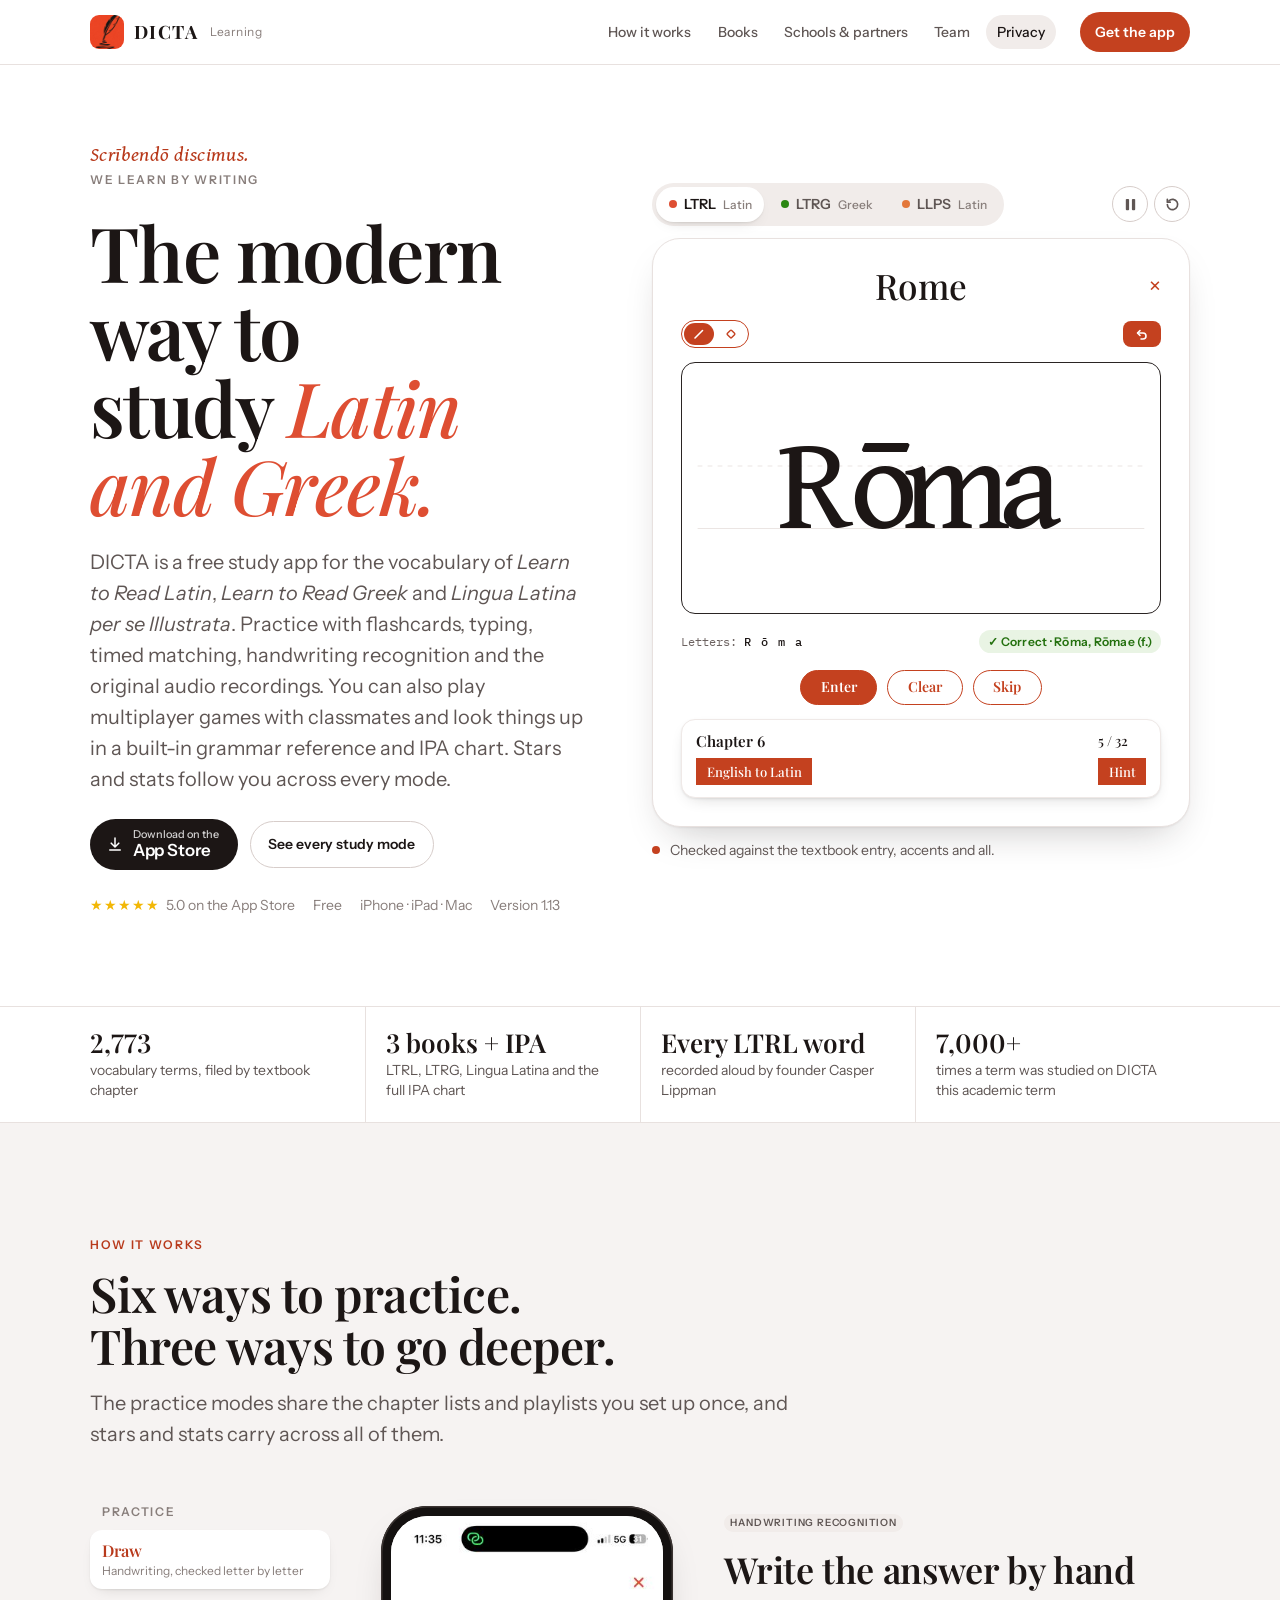
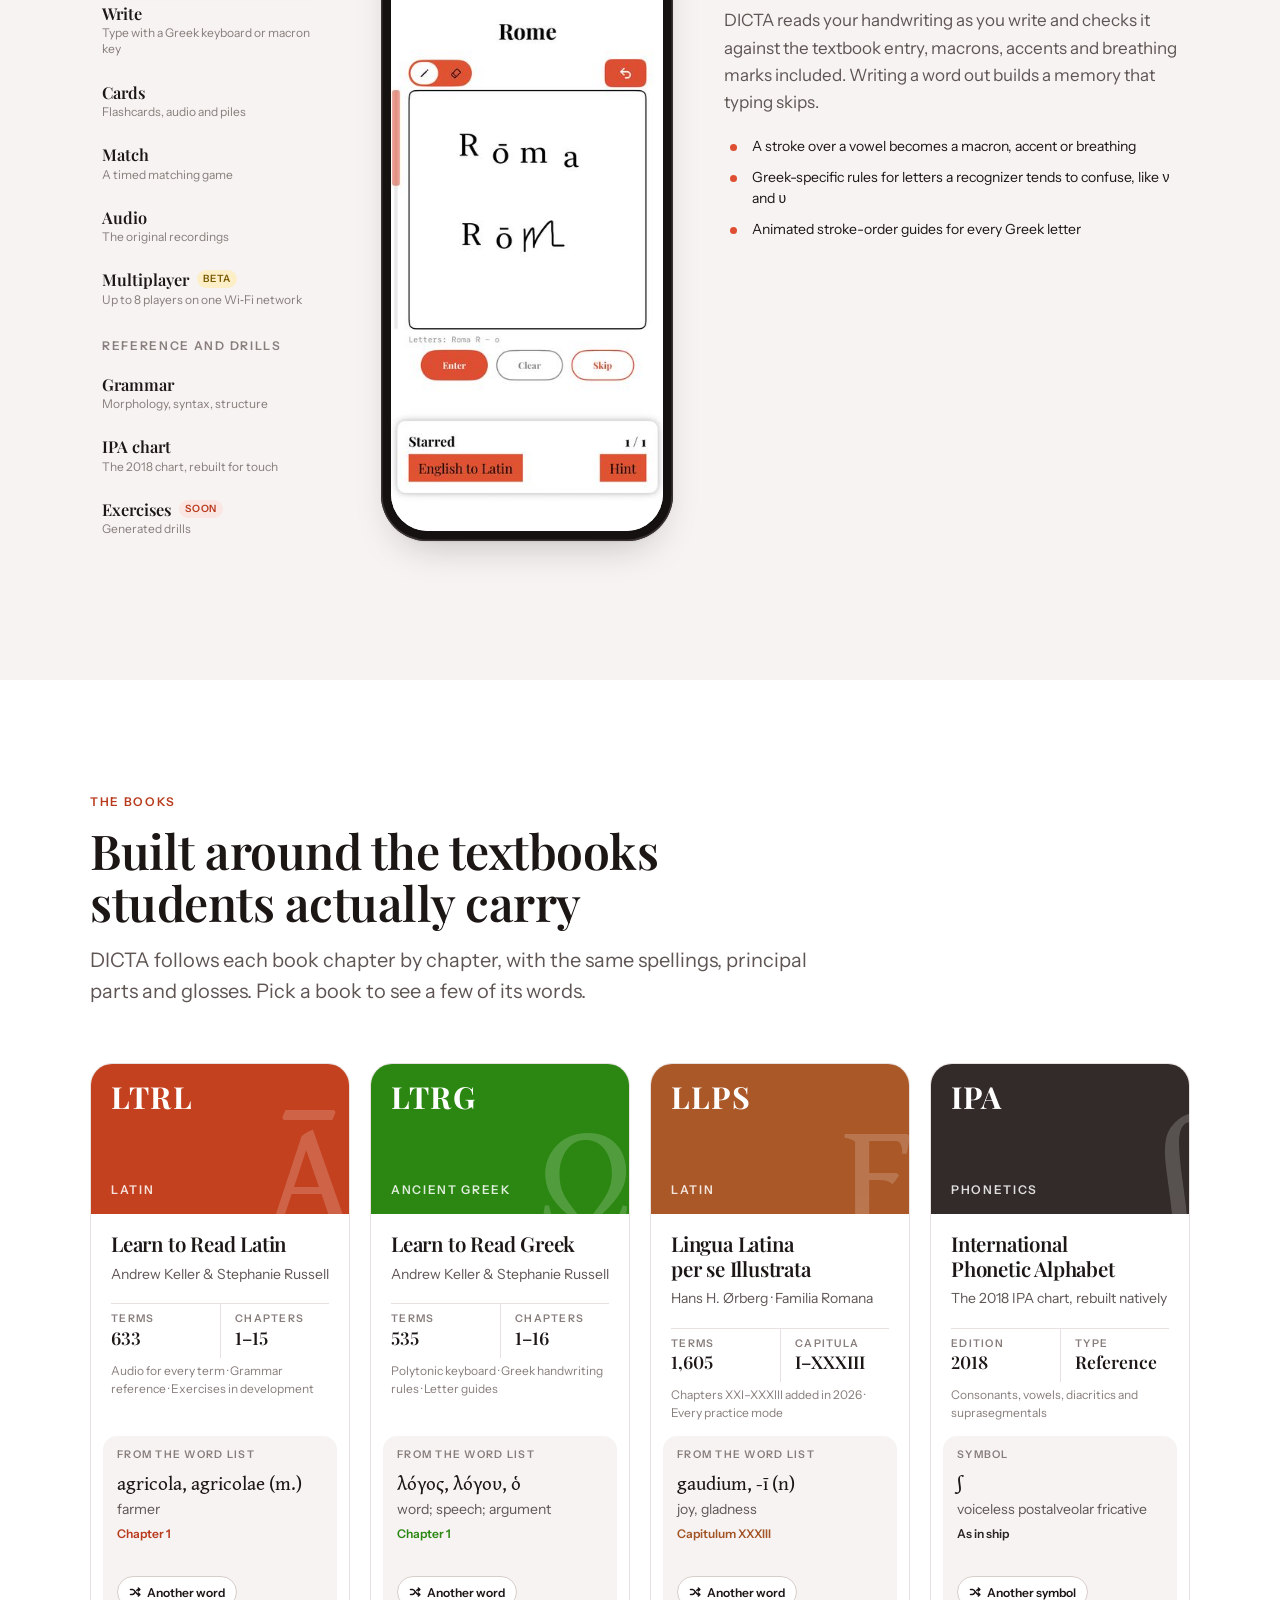
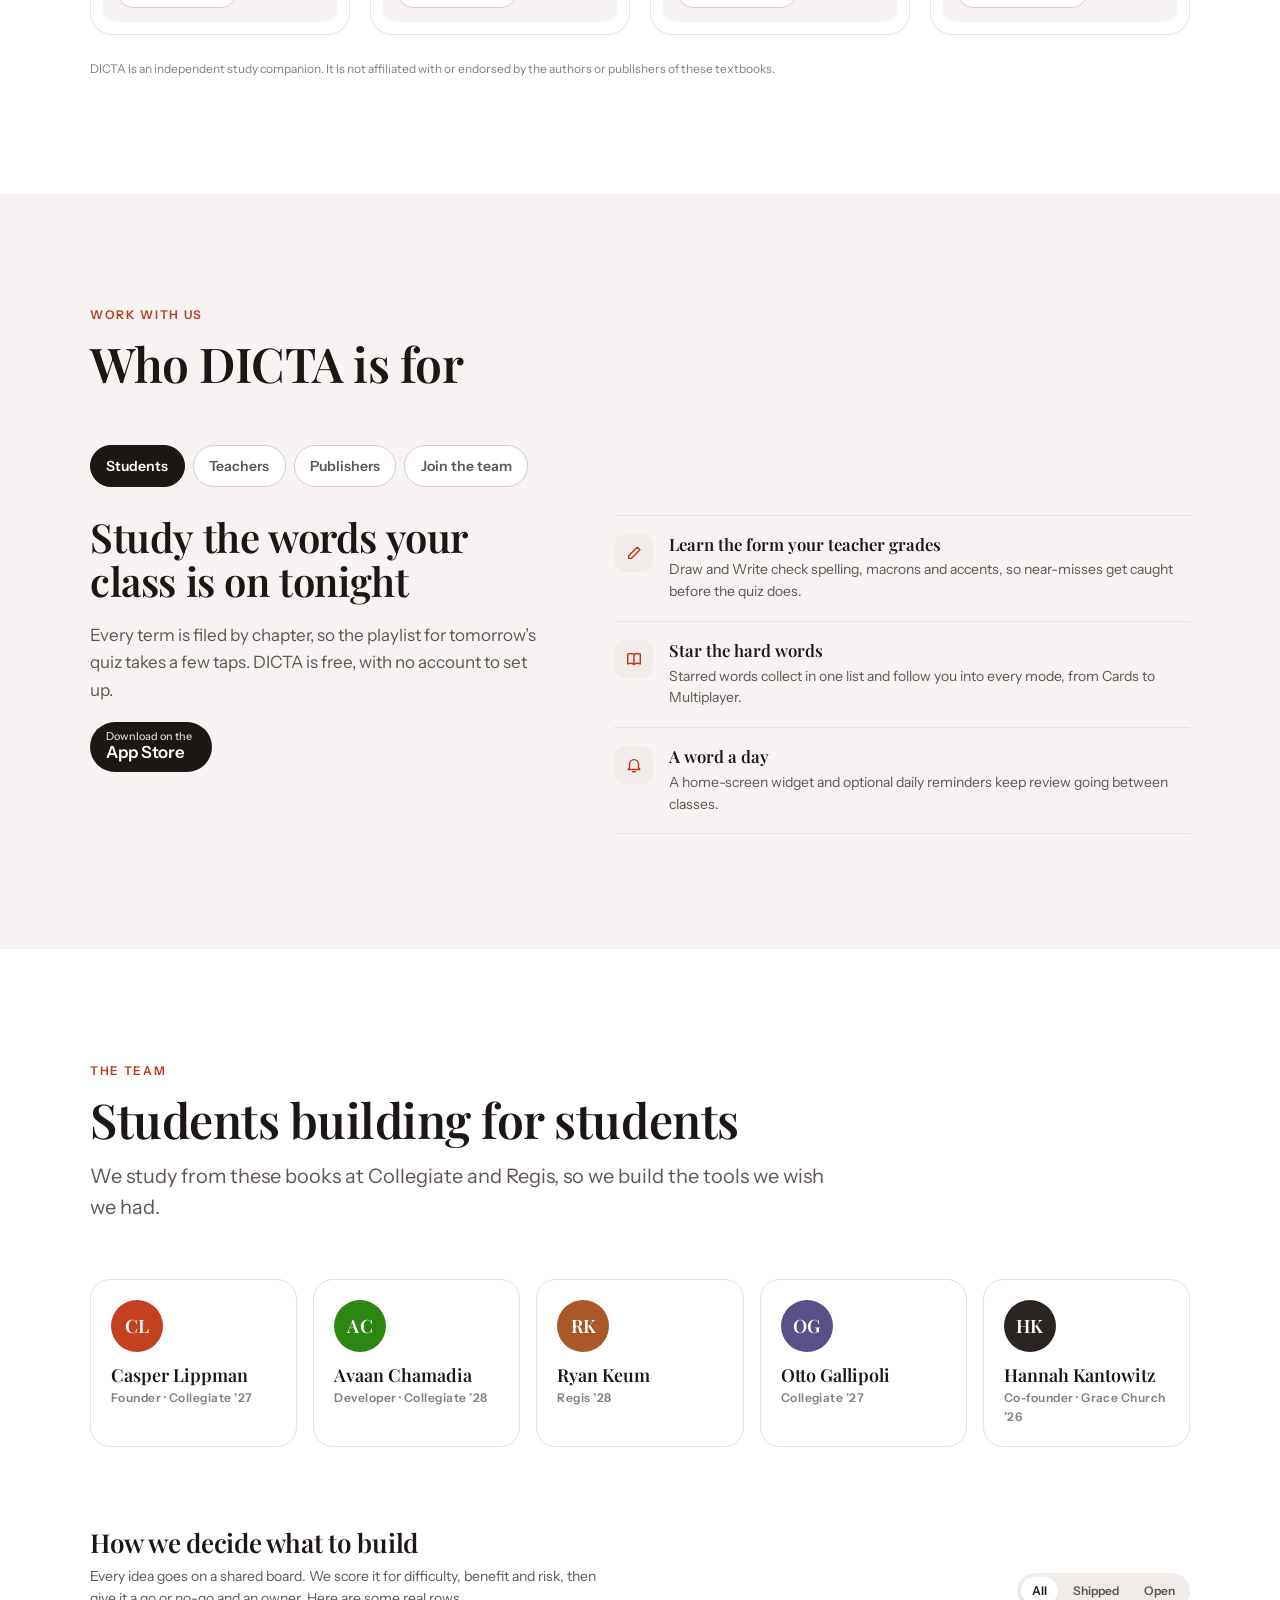
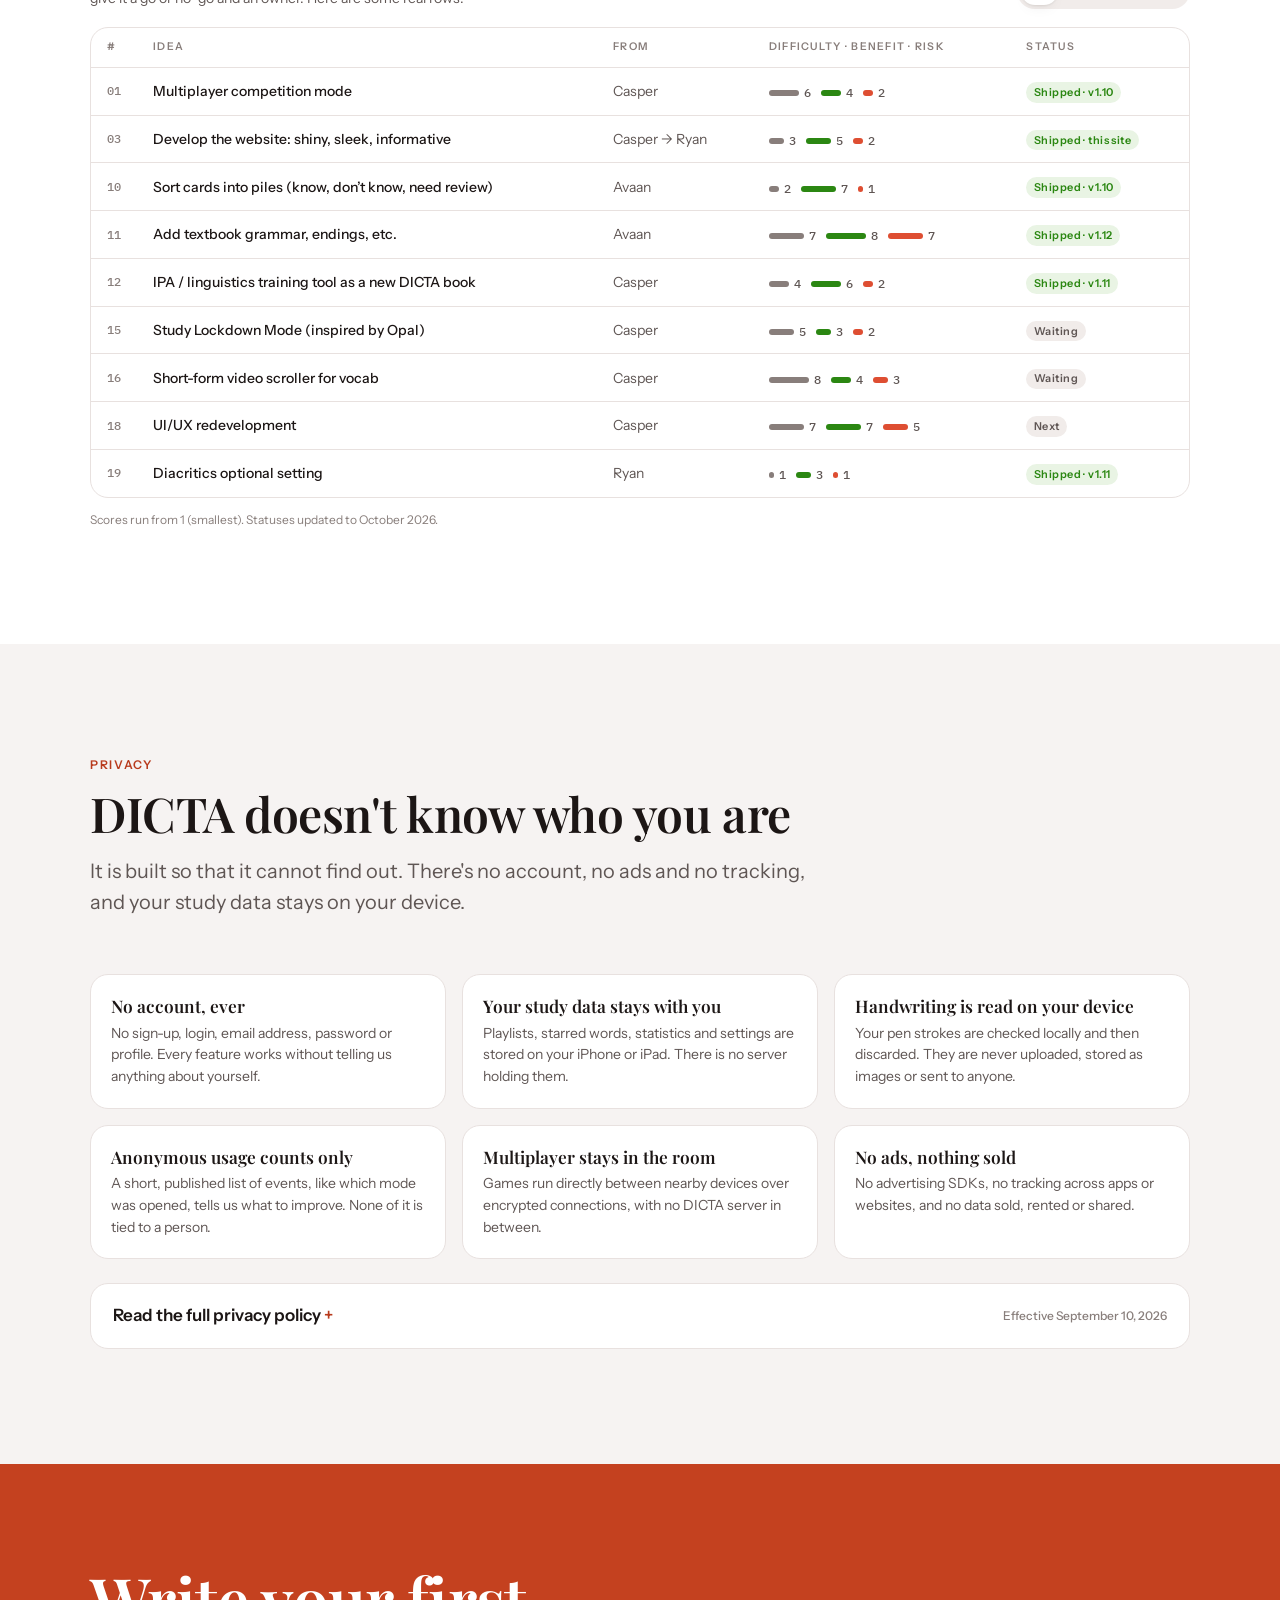
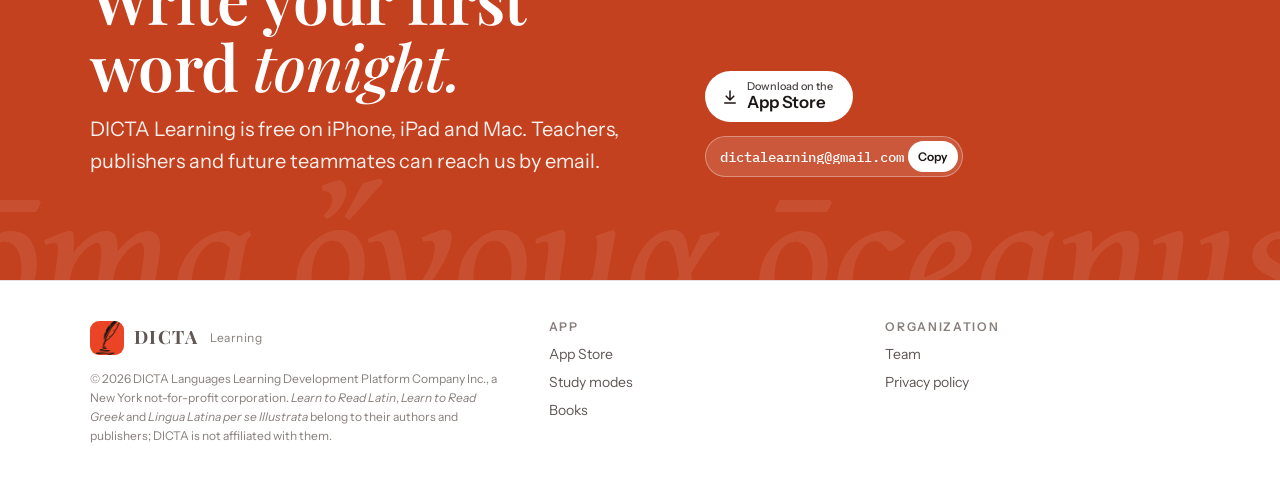
==== commit b4134cbd: "Update terms-studied stat to 7,000+ Co-Authored-By: Claude Opus 5.5 <noreply@anthropic.com>" ====
--- a/index.html
+++ b/index.html
@@ -114,7 +114,7 @@
       <div><b>2,773</b><span>vocabulary terms, filed by textbook chapter</span></div>
       <div><b>3 books + IPA</b><span>LTRL, LTRG, Lingua Latina and the full IPA chart</span></div>
       <div><b>Every LTRL word</b><span>recorded aloud by founder Casper Lippman</span></div>
-      <div><b>5,000+</b><span>times a term was studied on DICTA this academic term</span></div>
+      <div><b>7,000+</b><span>times a term was studied on DICTA this academic term</span></div>
     </div>
   </div>
 
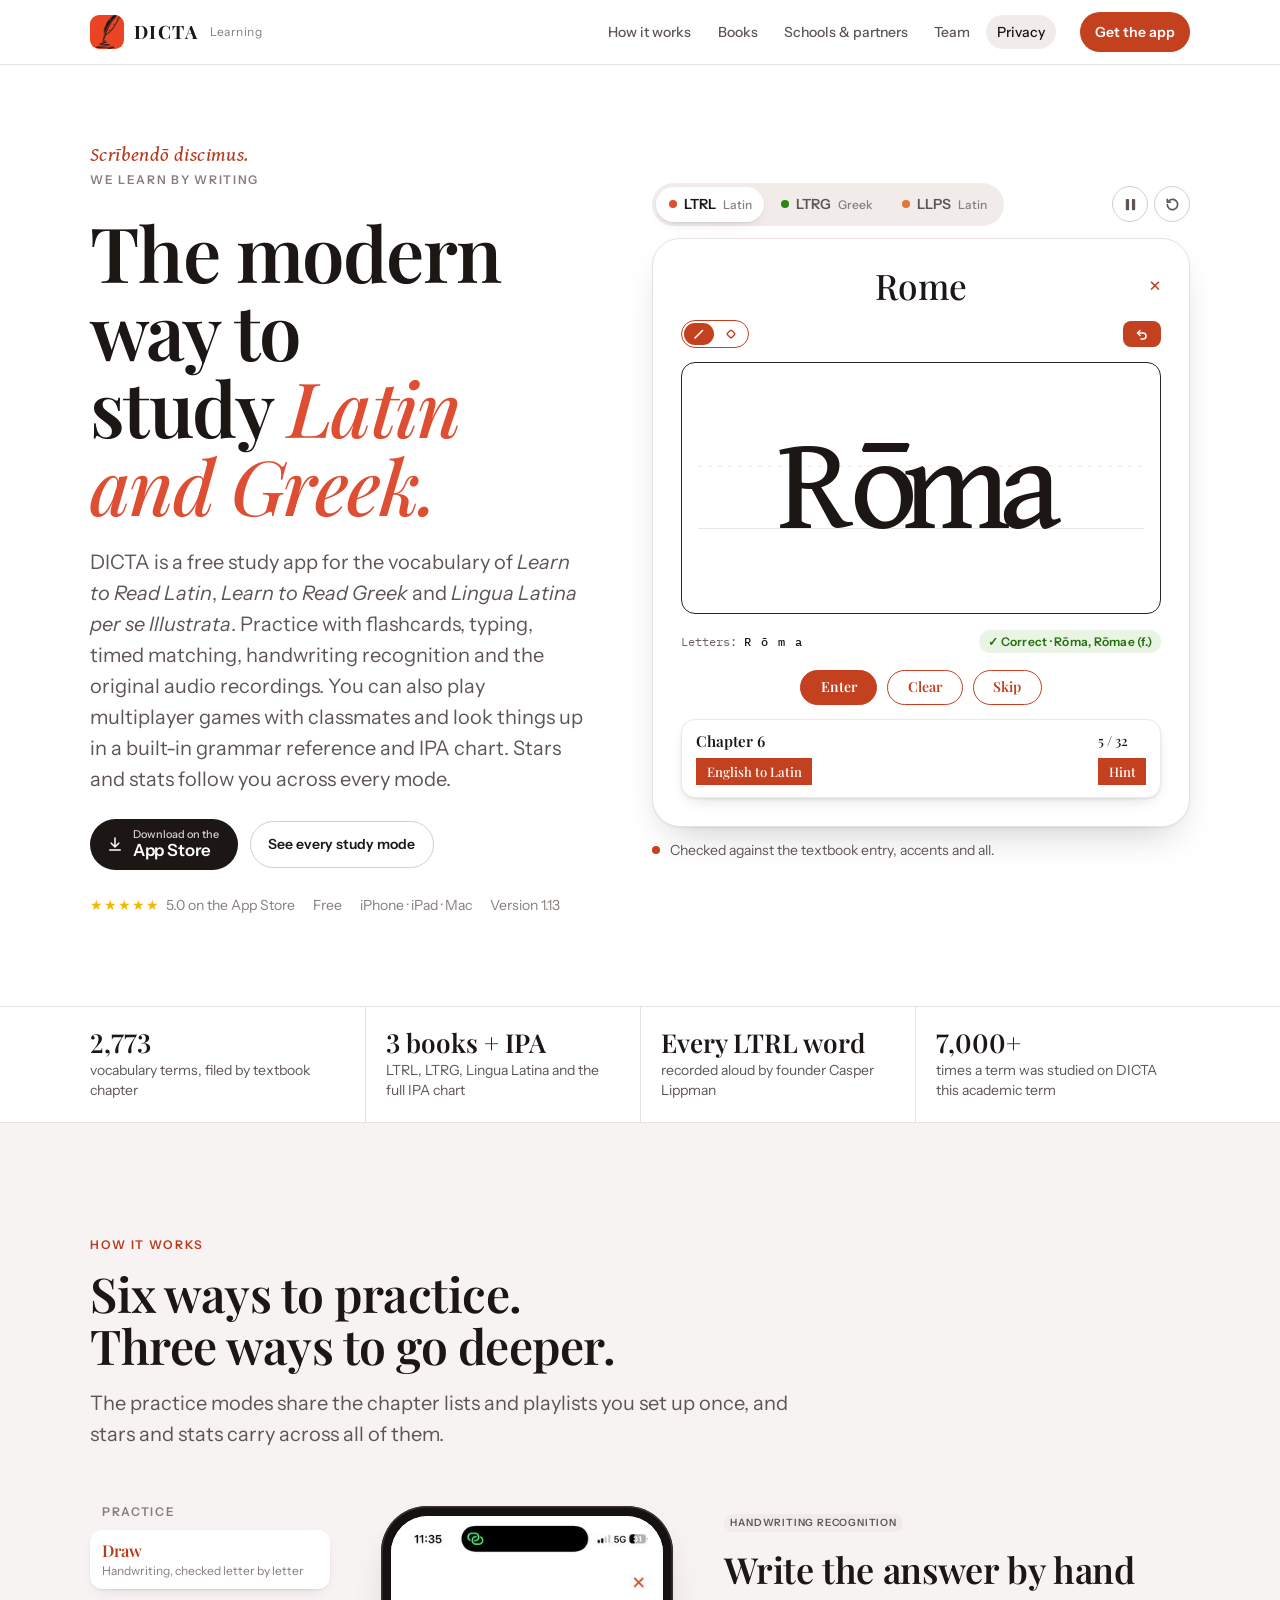
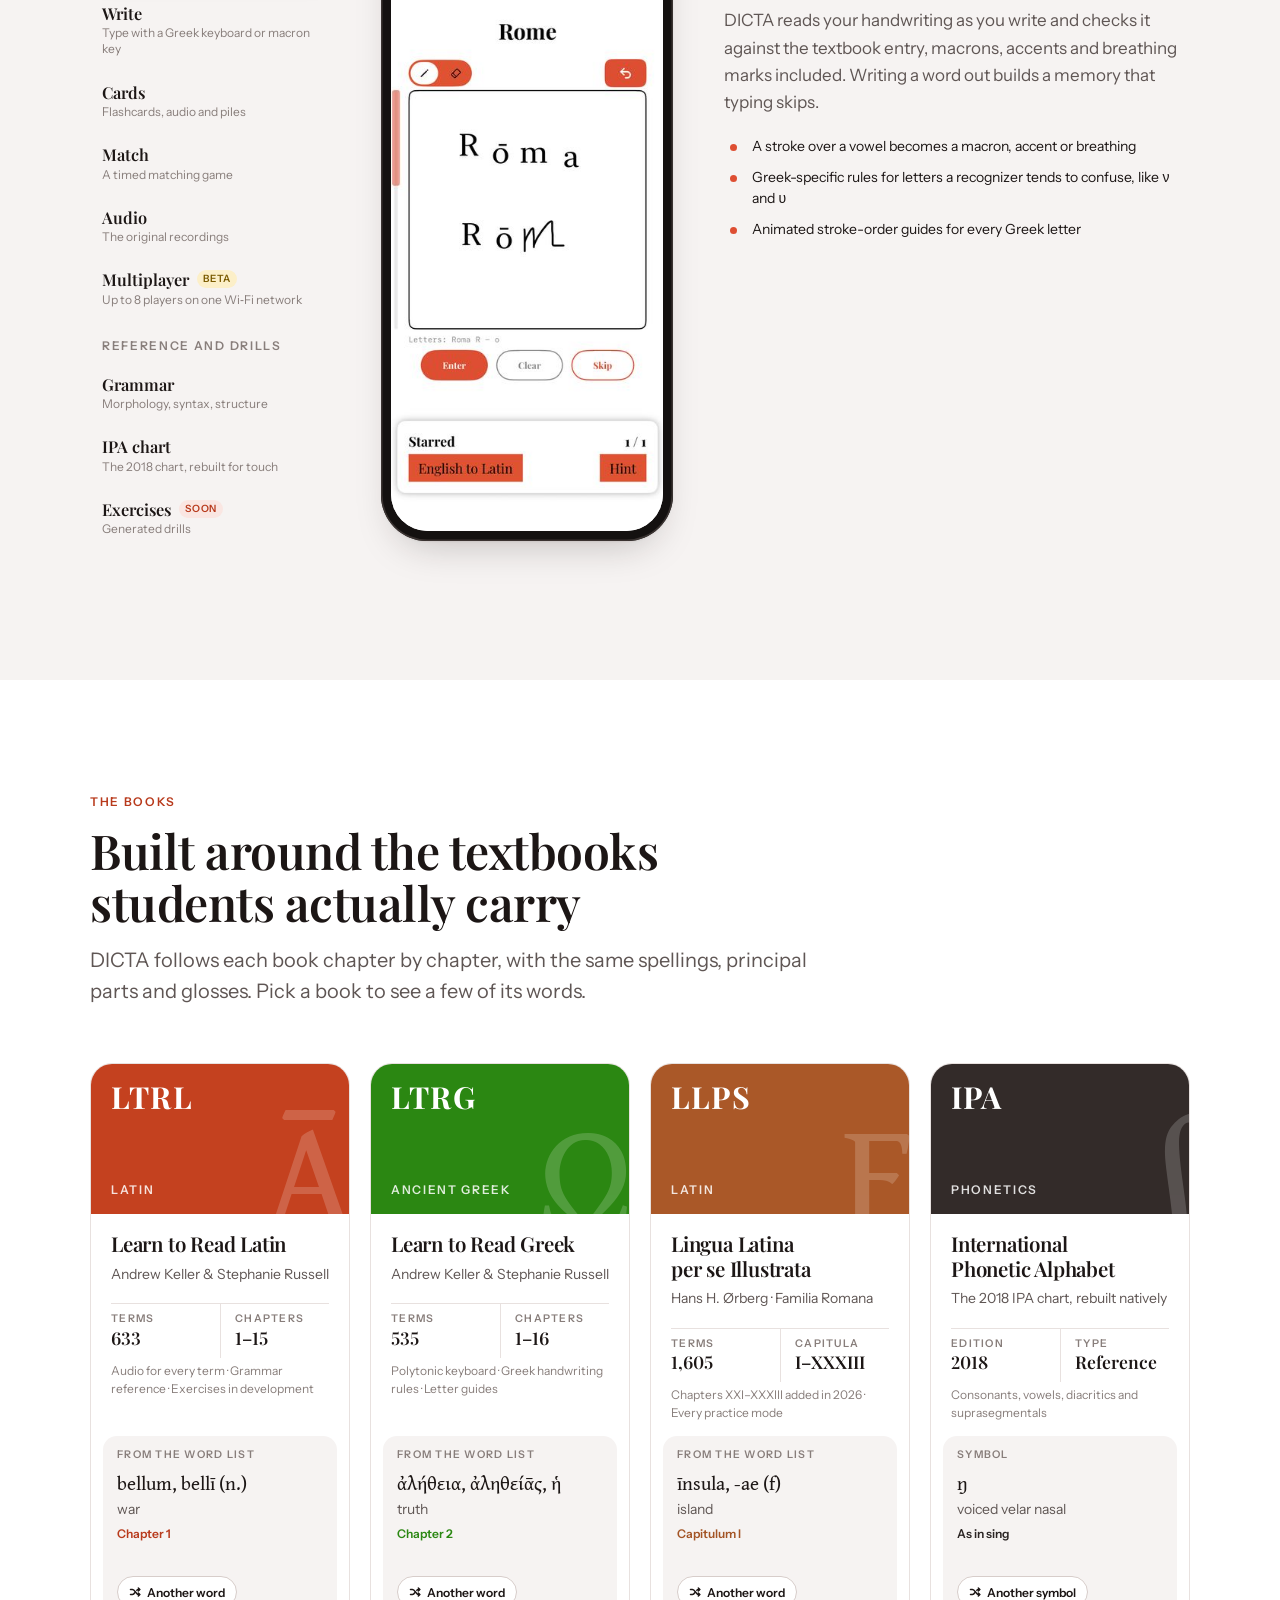
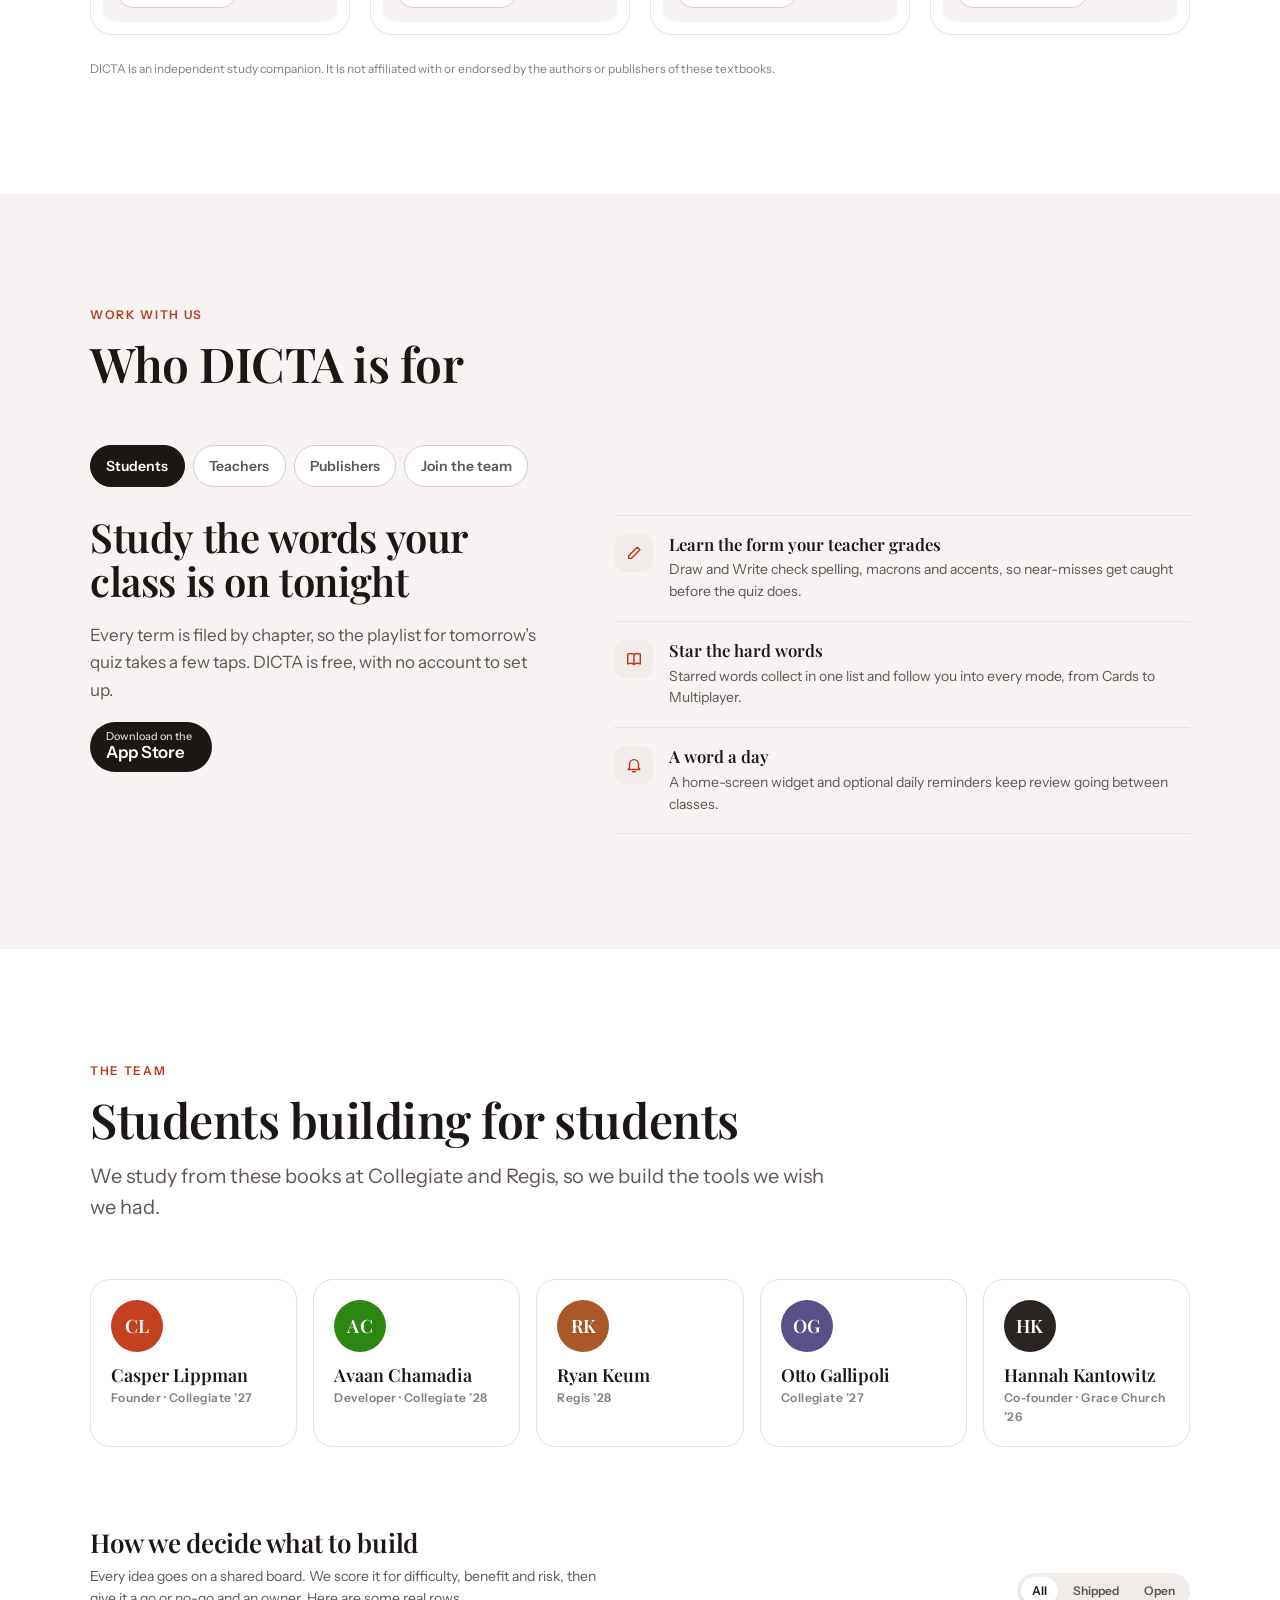
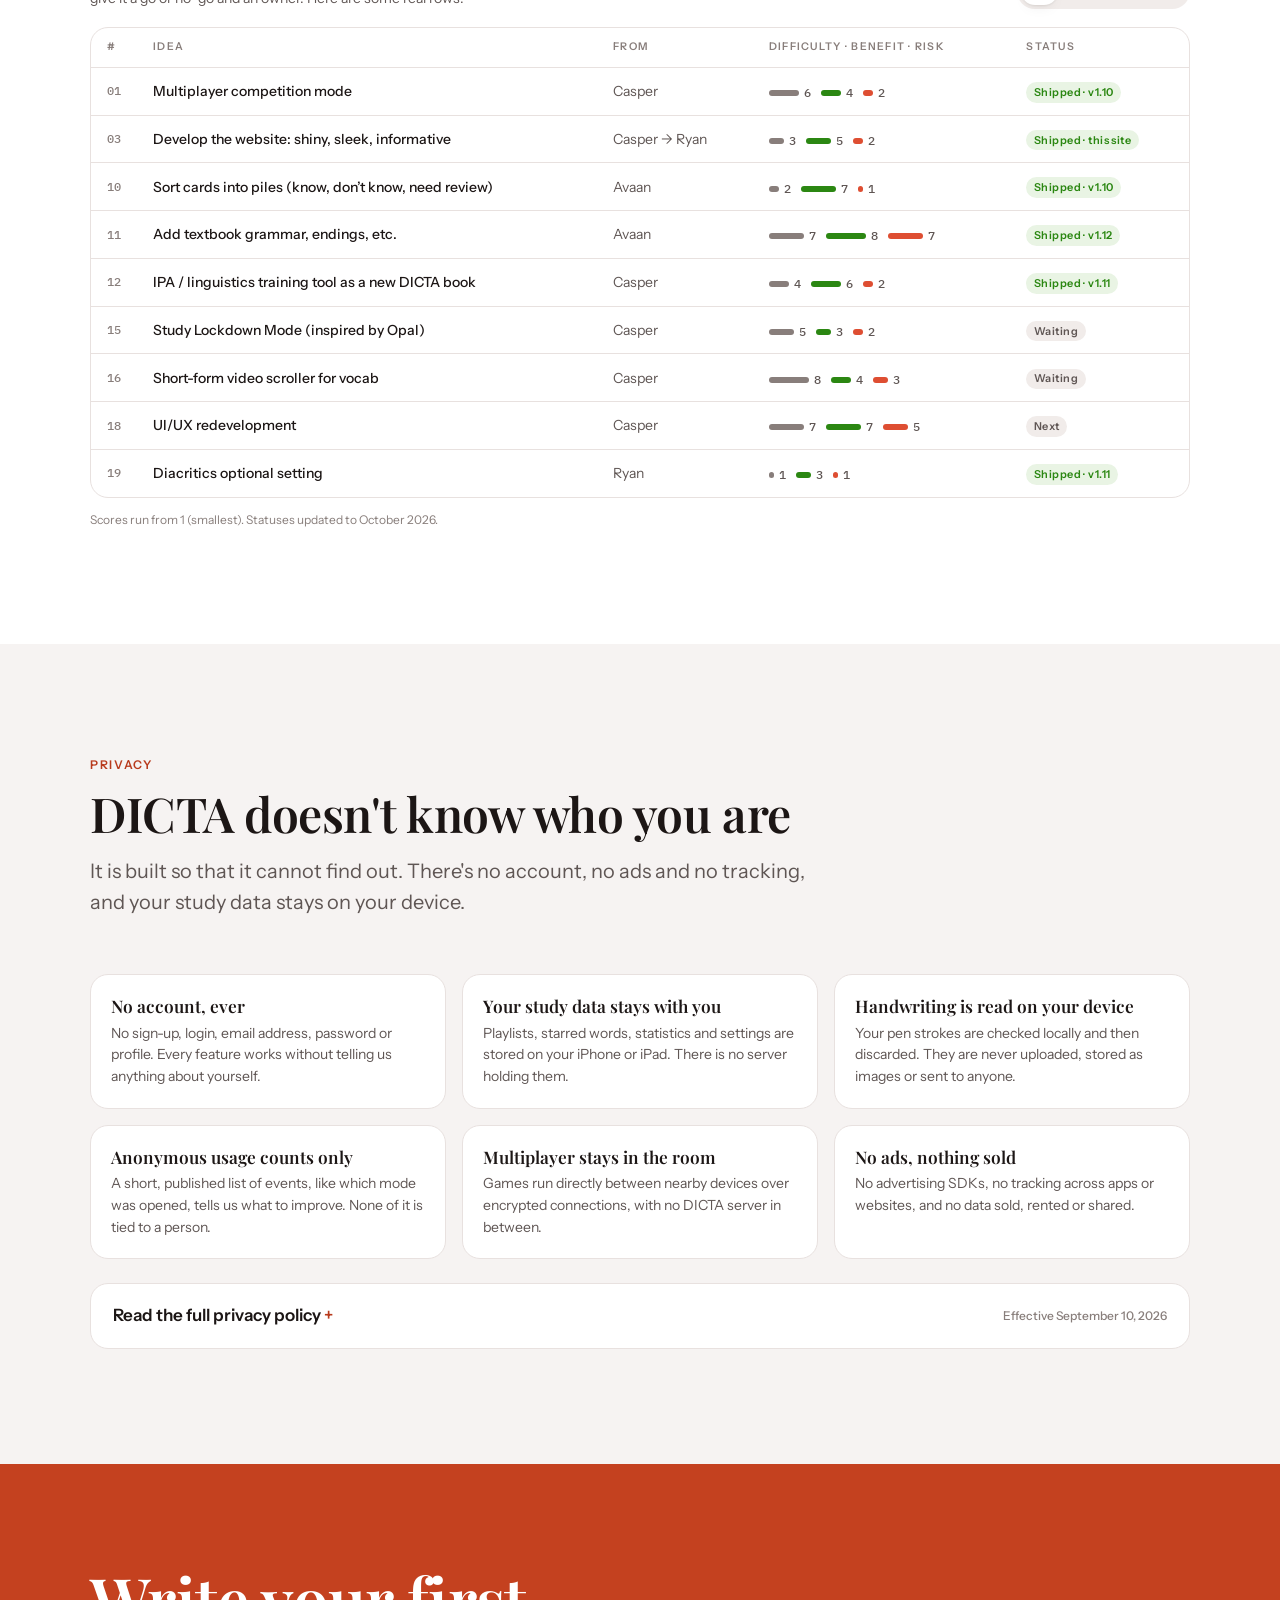
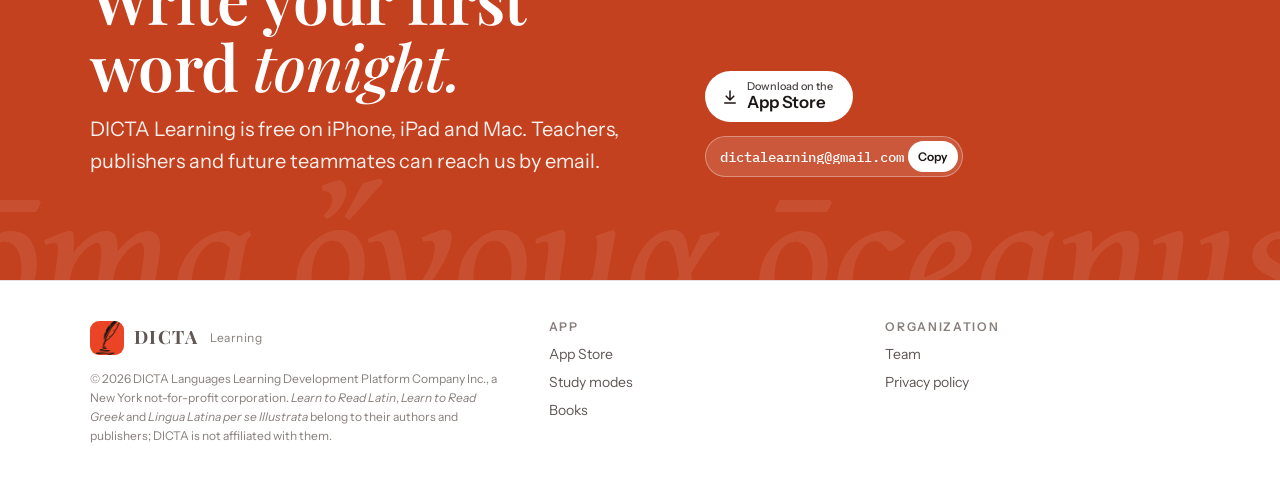
==== commit 33ba542c: "Make team names readable by search engines Render the team grid as static HTML instead of injecting " ====
--- a/index.html
+++ b/index.html
@@ -24,7 +24,7 @@
 <link rel="preconnect" href="https://fonts.gstatic.com" crossorigin>
 <link rel="stylesheet" href="https://fonts.googleapis.com/css2?family=Gentium+Book+Plus:ital,wght@0,400;0,700;1,400&family=IBM+Plex+Mono:wght@400;500&family=Instrument+Sans:wght@400;500;600;700&family=Playfair+Display:ital,wght@0,400..900;1,400..900&display=swap">
 <link rel="stylesheet" href="assets/site.css">
-<script type="application/ld+json">{"@context": "https://schema.org", "@graph": [{"@type": "Organization", "@id": "https://www.dictalanguages.com/#org", "name": "DICTA Learning", "legalName": "DICTA Languages Learning Development Platform Company Inc.", "url": "https://www.dictalanguages.com/", "logo": "https://www.dictalanguages.com/assets/icon-512.png", "email": "dictalearning@gmail.com", "founder": {"@type": "Person", "name": "Casper Lippman"}}, {"@type": "WebSite", "@id": "https://www.dictalanguages.com/#website", "url": "https://www.dictalanguages.com/", "name": "DICTA Learning", "publisher": {"@id": "https://www.dictalanguages.com/#org"}}, {"@type": "MobileApplication", "name": "DICTA Learning", "operatingSystem": "iOS, iPadOS, macOS", "applicationCategory": "EducationalApplication", "description": "DICTA is a free iPhone, iPad and Mac app for the vocabulary of Learn to Read Latin, Learn to Read Greek and Lingua Latina: flashcards, typing, matching, handwriting recognition, audio and multiplayer.", "downloadUrl": "https://apps.apple.com/us/app/dicta-learning/id6751761814", "offers": {"@type": "Offer", "price": "0", "priceCurrency": "USD"}, "publisher": {"@id": "https://www.dictalanguages.com/#org"}}]}</script>
+<script type="application/ld+json">{"@context": "https://schema.org", "@graph": [{"@type": "Organization", "@id": "https://www.dictalanguages.com/#org", "name": "DICTA Learning", "legalName": "DICTA Languages Learning Development Platform Company Inc.", "url": "https://www.dictalanguages.com/", "logo": "https://www.dictalanguages.com/assets/icon-512.png", "email": "dictalearning@gmail.com", "founder": {"@type": "Person", "@id": "https://www.dictalanguages.com/#casper-lippman", "name": "Casper Lippman", "jobTitle": "Founder", "url": "https://www.dictalanguages.com/#team"}, "member": [{"@type": "Person", "@id": "https://www.dictalanguages.com/#avaan-chamadia", "name": "Avaan Chamadia", "jobTitle": "Developer", "url": "https://www.dictalanguages.com/#team"}, {"@type": "Person", "@id": "https://www.dictalanguages.com/#ryan-keum", "name": "Ryan Keum", "url": "https://www.dictalanguages.com/#team"}]}, {"@type": "WebSite", "@id": "https://www.dictalanguages.com/#website", "url": "https://www.dictalanguages.com/", "name": "DICTA Learning", "publisher": {"@id": "https://www.dictalanguages.com/#org"}}, {"@type": "MobileApplication", "name": "DICTA Learning", "operatingSystem": "iOS, iPadOS, macOS", "applicationCategory": "EducationalApplication", "description": "DICTA is a free iPhone, iPad and Mac app for the vocabulary of Learn to Read Latin, Learn to Read Greek and Lingua Latina: flashcards, typing, matching, handwriting recognition, audio and multiplayer.", "downloadUrl": "https://apps.apple.com/us/app/dicta-learning/id6751761814", "offers": {"@type": "Offer", "price": "0", "priceCurrency": "USD"}, "publisher": {"@id": "https://www.dictalanguages.com/#org"}}]}</script>
 </head>
 <body>
 <div class="nav">
@@ -236,7 +236,18 @@
         <h2>Students building for students</h2>
         <p>We study from these books at Collegiate and Regis, so we build the tools we wish we had.</p>
       </div>
-      <div class="team" id="teamGrid"></div>
+      <div class="team">
+        <div class="member"><span class="mono" style="--mc:var(--red-field)" aria-hidden="true">CL</span>
+          <div><b>Casper Lippman</b><span class="role">Founder · Collegiate ’27</span></div></div>
+        <div class="member"><span class="mono" style="--mc:var(--ltrg)" aria-hidden="true">AC</span>
+          <div><b>Avaan Chamadia</b><span class="role">Developer · Collegiate ’28</span></div></div>
+        <div class="member"><span class="mono" style="--mc:var(--llps-field)" aria-hidden="true">RK</span>
+          <div><b>Ryan Keum</b><span class="role">Regis ’28</span></div></div>
+        <div class="member"><span class="mono" style="--mc:#5b4f8a" aria-hidden="true">OG</span>
+          <div><b>Otto Gallipoli</b><span class="role">Collegiate ’27</span></div></div>
+        <div class="member"><span class="mono" style="--mc:#2a2423" aria-hidden="true">HK</span>
+          <div><b>Hannah Kantowitz</b><span class="role">Co-founder · Grace Church ’26</span></div></div>
+      </div>
 
       <div class="board-head">
         <div>
